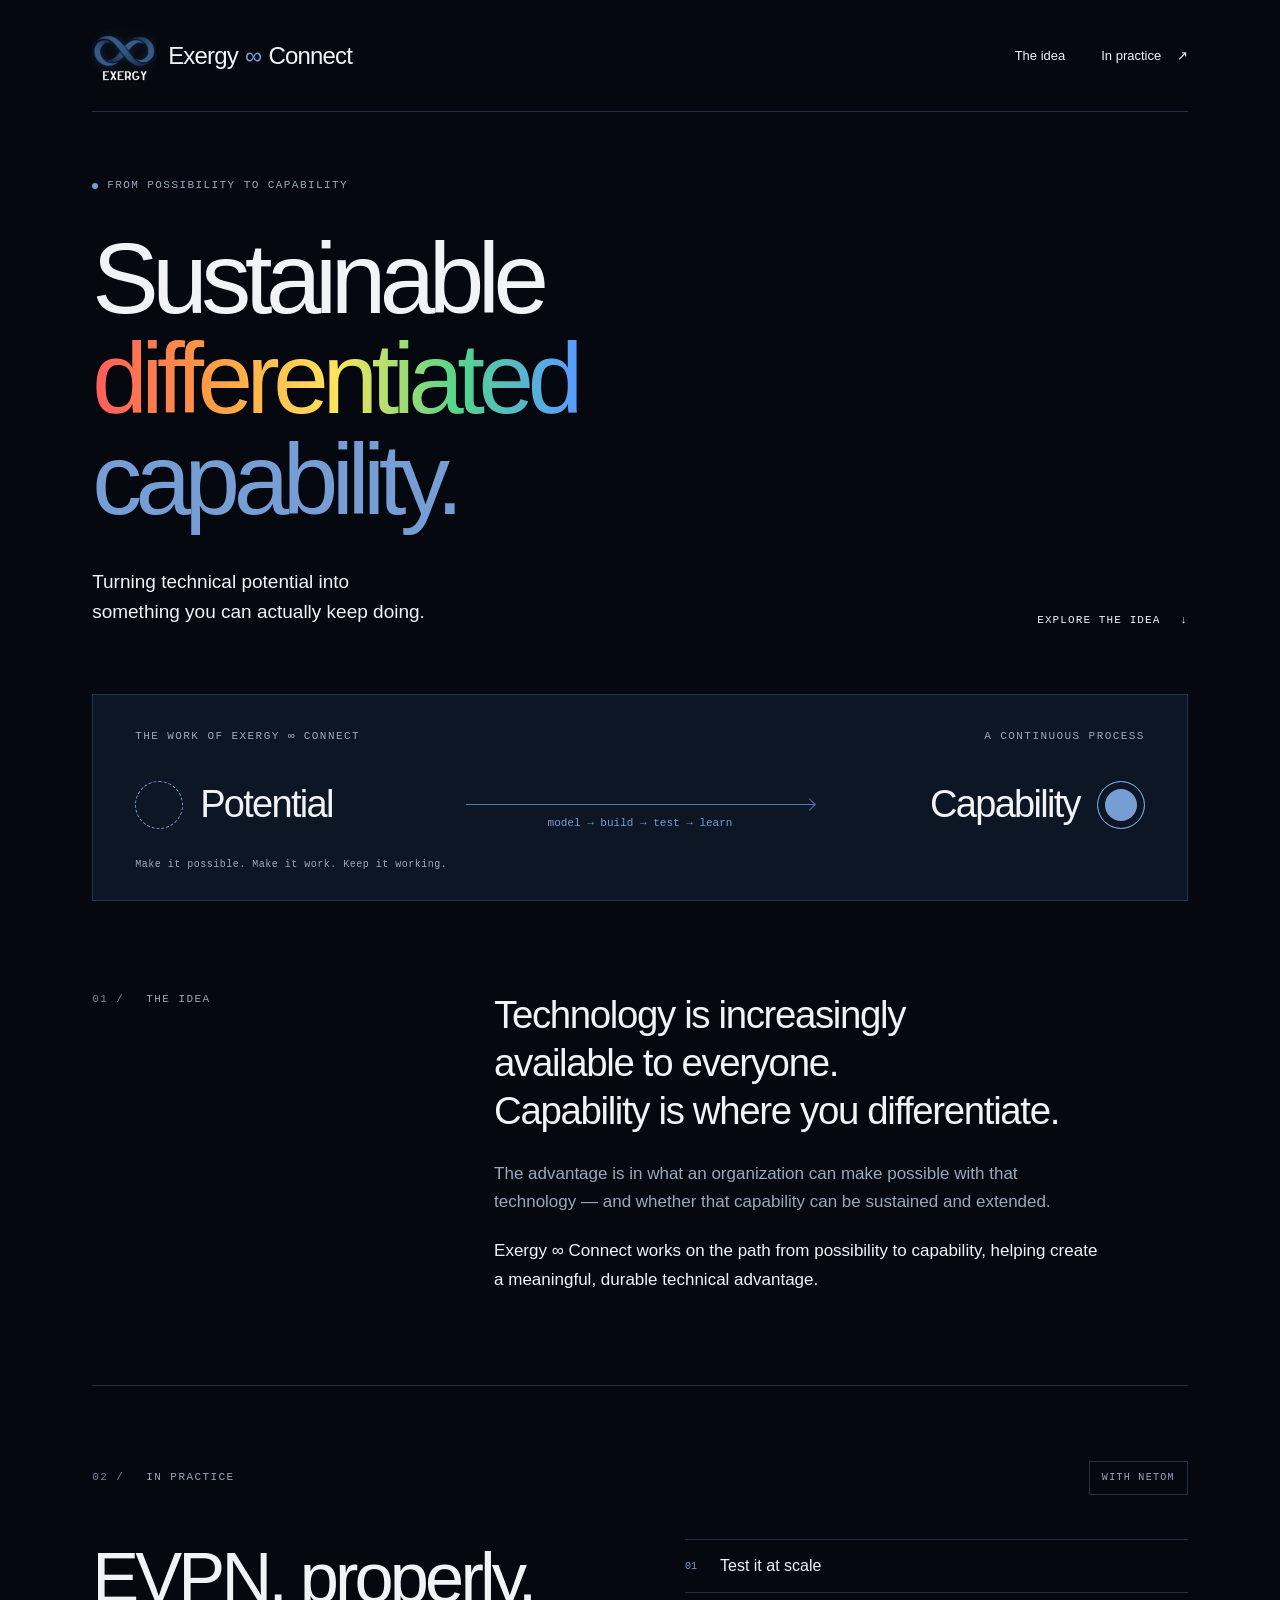
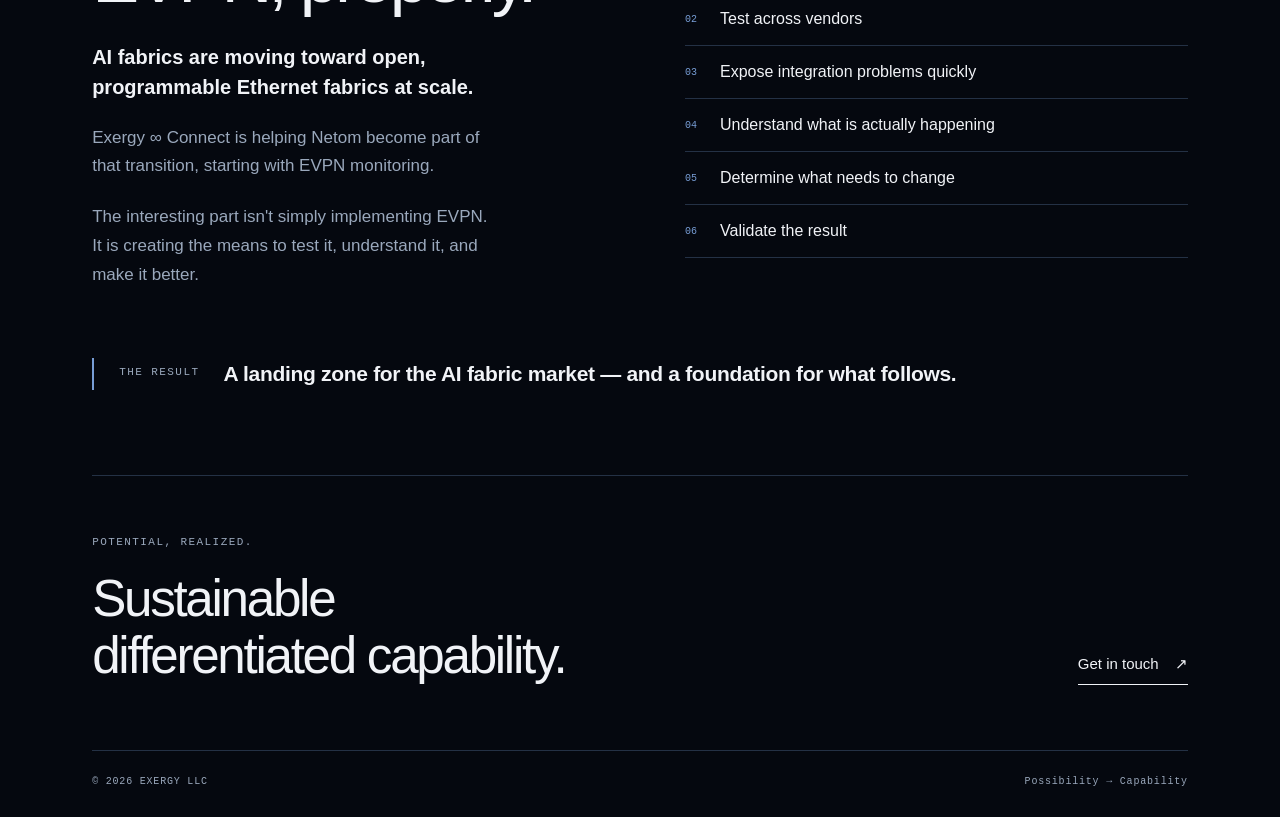
==== docs/index.html @ 0eab70b1 "Add rainbow colors to differentiated headline" ====
<!doctype html>
<html lang="en">
<head>
  <meta charset="utf-8">
  <meta name="viewport" content="width=device-width, initial-scale=1">
  <meta name="description" content="Exergy ∞ Connect helps create capabilities that give organizations a meaningful, durable technical advantage. Sustainable differentiated capability.">
  <meta name="theme-color" content="#05080f">
  <title>Exergy ∞ Connect — Sustainable differentiated capability</title>
  <style>
    :root{--paper:#05080f;--ink:#f1f3f7;--muted:#9aa8bc;--line:#243145;--accent:#779dd5;--light:#0d1625}
    *{box-sizing:border-box}html{scroll-behavior:smooth}body{margin:0;background:var(--paper);color:var(--ink);font-family:Arial,Helvetica,sans-serif;-webkit-font-smoothing:antialiased}a{color:inherit}::selection{background:#355b90;color:#fff}
    .wrap{max-width:1440px;margin:auto;padding:0 7.2%}header{height:112px;display:flex;justify-content:space-between;align-items:center;border-bottom:1px solid var(--line)}.brand{display:flex;align-items:center;text-decoration:none;font-size:24px;letter-spacing:-.035em;white-space:nowrap}.brand-logo{width:64px;height:64px;object-fit:contain;margin-right:12px;flex-shrink:0}.brand-symbol{color:var(--accent);margin:0 .3em}.nav{display:flex;gap:36px;font-size:13px}.nav a{text-decoration:none}.nav a:hover{color:var(--accent)}.arrow{display:inline-block;margin-left:12px}
    .eyebrow{font-family:'Courier New',monospace;font-size:11px;text-transform:uppercase;letter-spacing:.13em;line-height:1.6;color:var(--muted)}.status{display:flex;align-items:center;gap:9px}.dot{width:6px;height:6px;border-radius:50%;background:var(--accent)}
    .hero{padding:65px 0 68px;position:relative}.hero h1{font-size:clamp(58px,7.8vw,110px);line-height:1.01;letter-spacing:-.065em;font-weight:400;margin:34px 0 36px;max-width:1050px}.hero h1 span{color:var(--accent)}.hero-bottom{display:flex;justify-content:space-between;align-items:flex-end;gap:25px}.hero p{font-size:19px;line-height:1.55;max-width:340px;margin:0}.scroll{font-size:11px;letter-spacing:.1em;text-decoration:none;text-transform:uppercase;font-family:'Courier New',monospace}
    .process{position:relative;background:var(--light);border:1px solid #24364f;padding:33px 42px 30px;overflow:hidden}.process:before{content:'';position:absolute;inset:0;background-image:radial-gradient(#52729f 0.65px,transparent .65px);background-size:16px 16px;opacity:.35;pointer-events:none}.process-top,.process-flow,.process-bottom{position:relative}.process-top{display:flex;justify-content:space-between}.process-flow{display:grid;grid-template-columns:1fr 1.15fr 1fr;gap:28px;align-items:center;margin:35px 0 30px}.endpoint{display:flex;align-items:center;gap:17px;font-size:clamp(23px,3vw,38px);letter-spacing:-.045em}.endpoint:last-child{justify-content:flex-end}.orb{width:48px;height:48px;flex-shrink:0;border-radius:50%;border:1px dashed #779dd5}.orb.solid{border:1px solid var(--accent);background:var(--accent);box-shadow:inset 0 0 0 7px var(--light),inset 0 0 0 8px var(--accent)}.bridge{position:relative;height:1px;background:#527bb4}.bridge:after{position:absolute;content:'';right:0;top:-4px;width:8px;height:8px;border-top:1px solid #527bb4;border-right:1px solid #527bb4;transform:rotate(45deg)}.steps{position:absolute;left:0;right:0;top:13px;text-align:center;font-family:'Courier New',monospace;font-size:11px;color:var(--accent);white-space:nowrap}.process-bottom{font-family:'Courier New',monospace;font-size:10px;letter-spacing:.05em;color:var(--muted)}
    .idea{display:grid;grid-template-columns:1fr 2fr;gap:55px;padding:90px 0;border-bottom:1px solid var(--line)}.section-label{display:flex;gap:22px}.section-label .number{color:#74859e}.idea h2{font-size:clamp(27px,3vw,40px);font-weight:400;line-height:1.25;letter-spacing:-.035em;margin:0 0 25px;max-width:660px}.idea p{font-size:17px;line-height:1.7;color:var(--muted);max-width:610px;margin:0 0 20px}.idea p:last-child{color:var(--ink);margin-bottom:0}
    .example{padding:75px 0 85px}.example-heading{display:flex;justify-content:space-between;align-items:center}.netom{border:1px solid var(--line);padding:8px 12px;font-size:10px}.example-layout{display:grid;grid-template-columns:1fr 1fr;gap:90px;margin-top:44px}.example h2{font-size:clamp(50px,5.5vw,74px);font-weight:400;letter-spacing:-.055em;line-height:1.1;margin:0 0 25px}.example-copy p{font-size:17px;color:var(--muted);line-height:1.7;max-width:405px;margin:0 0 22px}.example-copy p.lead{color:var(--ink);font-size:20px;line-height:1.5}.capabilities{list-style:none;margin:0;padding:0}.capabilities li{border-bottom:1px solid var(--line);padding:17px 0;display:flex;gap:23px;align-items:center;font-size:16px}.capabilities li:first-child{border-top:1px solid var(--line)}.capabilities span{font-family:'Courier New',monospace;font-size:10px;color:var(--accent)}.result{margin-top:46px;display:flex;gap:24px;align-items:flex-start;border-left:2px solid var(--accent);padding:0 0 0 25px}.result p{font-size:21px;line-height:1.5;letter-spacing:-.015em;margin:0;max-width:830px}.result .eyebrow{flex-shrink:0;padding-top:6px}
    .closing{border-top:1px solid var(--line);padding:58px 0 65px;display:flex;justify-content:space-between;align-items:flex-end;gap:35px}.closing h2{font-size:clamp(32px,4vw,53px);font-weight:400;line-height:1.12;letter-spacing:-.045em;margin:19px 0 0}.contact{font-size:15px;text-decoration:none;border-bottom:1px solid var(--ink);padding:0 0 11px;white-space:nowrap}.contact:hover{color:var(--accent);border-color:var(--accent)}footer{border-top:1px solid var(--line);padding:25px 0 30px;display:flex;justify-content:space-between;font-family:'Courier New',monospace;font-size:10px;letter-spacing:.08em;color:var(--muted)}a:focus-visible{outline:2px solid var(--accent);outline-offset:6px}
    .hero h1 .rainbow{background:linear-gradient(to right,#ff5b5b 0%,#ff9d43 25%,#ffe45c 50%,#55d68b 75%,#599bff 100%);-webkit-background-clip:text;background-clip:text;color:transparent}
    @media(min-width:1600px){.wrap{padding:0 95px}}@media(max-width:760px){.wrap{padding:0 6%}header{height:85px}.brand{font-size:16px}.brand-logo{width:40px;height:40px;margin-right:8px}.nav{gap:20px;font-size:12px}.hero{padding:42px 0}.hero h1{font-size:clamp(49px,10vw,76px);margin:30px 0}.hero p{font-size:16px;max-width:270px}.scroll{display:none}.process{padding:23px 22px}.process-flow{grid-template-columns:1fr;gap:35px;margin:28px 0 37px}.endpoint{font-size:30px}.endpoint:last-child{justify-content:flex-end}.bridge{margin:0 15px}.orb{width:35px;height:35px}.steps{top:9px}.process-top .eyebrow:last-child{display:none}.idea{grid-template-columns:1fr;gap:28px;padding:55px 0}.idea h2{font-size:30px}.idea p{font-size:16px}.example{padding:50px 0}.example-layout{grid-template-columns:1fr;gap:24px;margin-top:30px}.example h2{font-size:54px}.example-copy p{max-width:none}.result{flex-direction:column;gap:12px;margin-top:33px}.result p{font-size:19px}.closing{padding:40px 0;align-items:flex-start;flex-direction:column}.closing h2{font-size:37px}footer{font-size:9px}.netom{font-size:9px}.section-label{gap:15px}}
    @media(prefers-reduced-motion:reduce){html{scroll-behavior:auto}}
  </style>
</head>
<body>
  <div class="wrap">
    <header>
      <a class="brand" href="#" aria-label="Exergy ∞ Connect home"><img class="brand-logo" src="images/exergy_connect_logo.png" alt="" width="100" height="100">Exergy <span class="brand-symbol" aria-hidden="true">∞</span> Connect</a>
      <nav class="nav" aria-label="Main navigation"><a href="#idea">The idea</a><a href="#example">In practice <span class="arrow" aria-hidden="true">↗</span></a></nav>
    </header>
    <main>
      <section class="hero" aria-labelledby="headline">
        <div class="eyebrow status"><span class="dot" aria-hidden="true"></span> From possibility to capability</div>
        <h1 id="headline">Sustainable<br><span class="rainbow">differentiated</span><br><span>capability.</span></h1>
        <div class="hero-bottom"><p>Turning technical potential into<br>something you can actually keep doing.</p><a class="scroll" href="#idea">Explore the idea <span class="arrow" aria-hidden="true">↓</span></a></div>
      </section>
      <div class="process" role="img" aria-label="Potential becomes capability through a repeated process: model, build, test, learn.">
        <div class="process-top"><span class="eyebrow">The work of Exergy ∞ Connect</span><span class="eyebrow">A continuous process</span></div>
        <div class="process-flow"><div class="endpoint"><span class="orb" aria-hidden="true"></span>Potential</div><div class="bridge"><span class="steps">model → build → test → learn</span></div><div class="endpoint">Capability<span class="orb solid" aria-hidden="true"></span></div></div>
        <div class="process-bottom">Make it possible. Make it work. Keep it working.</div>
      </div>
      <section class="idea" id="idea" aria-labelledby="idea-title">
        <div class="section-label eyebrow"><span class="number">01 /</span> The idea</div>
        <div><h2 id="idea-title">Technology is increasingly<br>available to everyone.<br>Capability is where you differentiate.</h2><p>The advantage is in what an organization can make possible with that technology — and whether that capability can be sustained and extended.</p><p>Exergy ∞ Connect works on the path from possibility to capability, helping create a meaningful, durable technical advantage.</p></div>
      </section>
      <section class="example" id="example" aria-labelledby="example-title">
        <div class="example-heading"><div class="section-label eyebrow"><span class="number">02 /</span> In practice</div><span class="eyebrow netom">With Netom</span></div>
        <div class="example-layout">
          <div class="example-copy"><h2 id="example-title">EVPN, properly.</h2><p class="lead"><strong>AI fabrics are moving toward open, programmable Ethernet fabrics at scale.</strong></p><p>Exergy ∞ Connect is helping Netom become part of that transition, starting with EVPN monitoring.</p><p>The interesting part isn't simply implementing EVPN. It is creating the means to test it, understand it, and make it better.</p></div>
          <ol class="capabilities"><li><span>01</span>Test it at scale</li><li><span>02</span>Test across vendors</li><li><span>03</span>Expose integration problems quickly</li><li><span>04</span>Understand what is actually happening</li><li><span>05</span>Determine what needs to change</li><li><span>06</span>Validate the result</li></ol>
        </div>
        <div class="result"><span class="eyebrow">The result</span><p><strong>A landing zone for the AI fabric market — and a foundation for what follows.</strong></p></div>
      </section>
      <section class="closing" aria-labelledby="closing-title"><div><div class="eyebrow">Potential, realized.</div><h2 id="closing-title">Sustainable<br>differentiated capability.</h2></div><a class="contact" href="mailto:exergy.connect@gmail.com">Get in touch <span class="arrow" aria-hidden="true">↗</span></a></section>
    </main>
    <footer><span>© 2026 EXERGY LLC</span><span>Possibility → Capability</span></footer>
  </div>
</body>
</html>
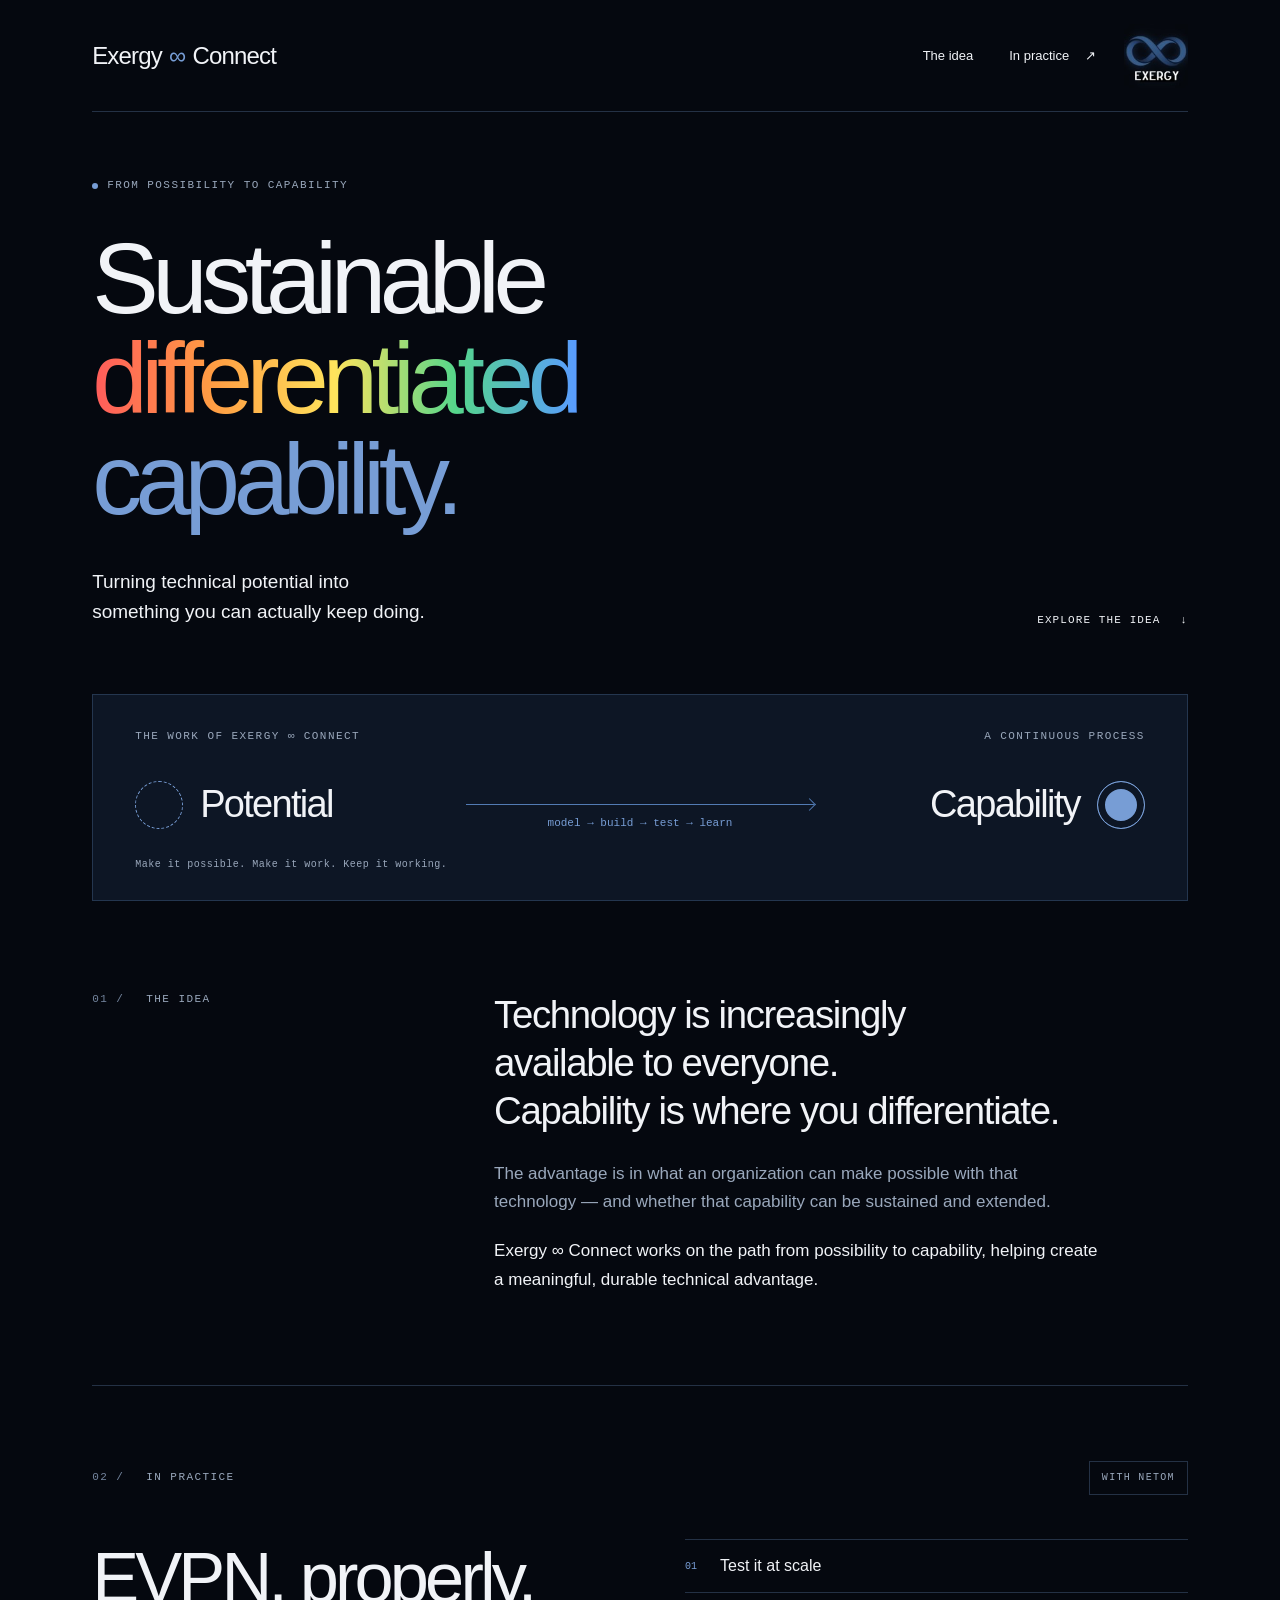
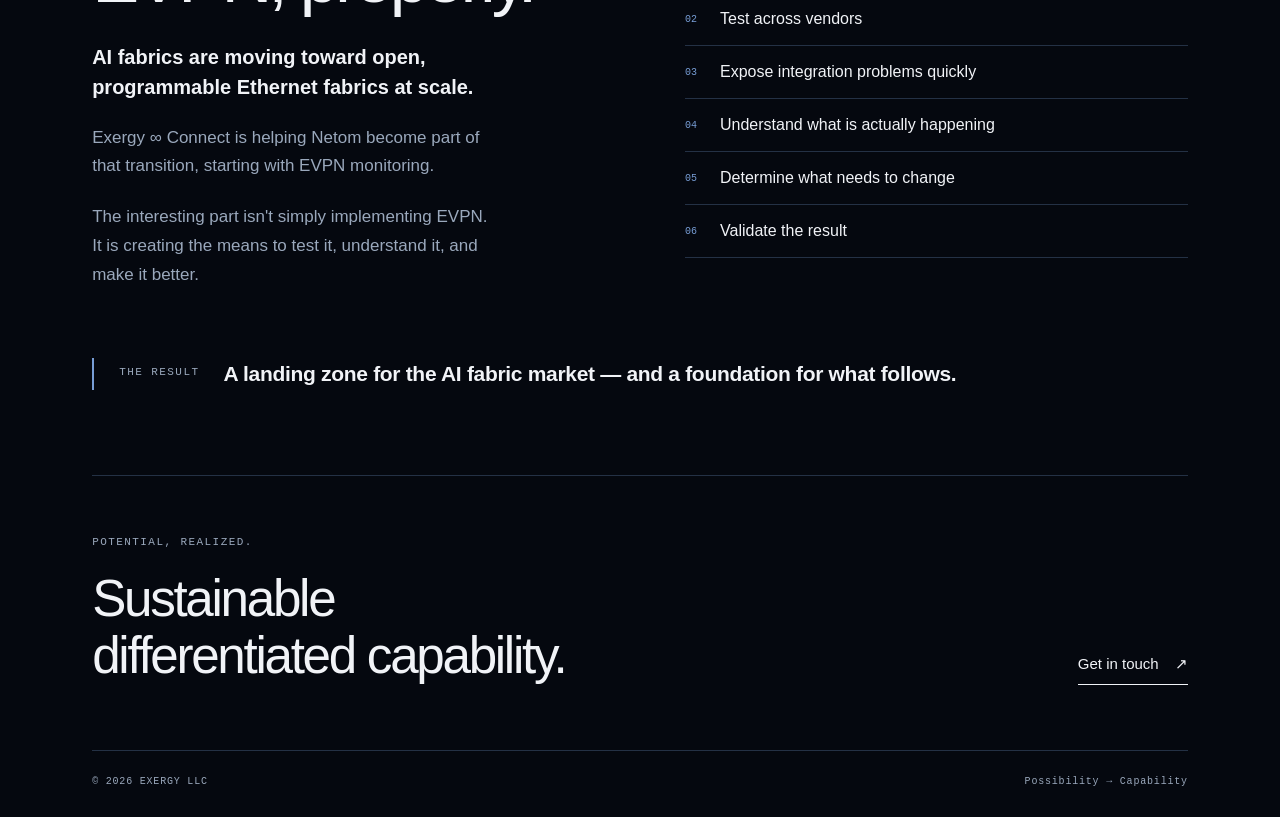
==== commit f5549c6c: "Move header logo to the right and adjust mobile layout" ====
--- a/docs/index.html
+++ b/docs/index.html
@@ -9,7 +9,7 @@
   <style>
     :root{--paper:#05080f;--ink:#f1f3f7;--muted:#9aa8bc;--line:#243145;--accent:#779dd5;--light:#0d1625}
     *{box-sizing:border-box}html{scroll-behavior:smooth}body{margin:0;background:var(--paper);color:var(--ink);font-family:Arial,Helvetica,sans-serif;-webkit-font-smoothing:antialiased}a{color:inherit}::selection{background:#355b90;color:#fff}
-    .wrap{max-width:1440px;margin:auto;padding:0 7.2%}header{height:112px;display:flex;justify-content:space-between;align-items:center;border-bottom:1px solid var(--line)}.brand{display:flex;align-items:center;text-decoration:none;font-size:24px;letter-spacing:-.035em;white-space:nowrap}.brand-logo{width:64px;height:64px;object-fit:contain;margin-right:12px;flex-shrink:0}.brand-symbol{color:var(--accent);margin:0 .3em}.nav{display:flex;gap:36px;font-size:13px}.nav a{text-decoration:none}.nav a:hover{color:var(--accent)}.arrow{display:inline-block;margin-left:12px}
+    .wrap{max-width:1440px;margin:auto;padding:0 7.2%}header{height:112px;display:grid;grid-template-columns:1fr auto auto;gap:28px;align-items:center;border-bottom:1px solid var(--line)}.brand{display:flex;align-items:center;text-decoration:none;font-size:24px;letter-spacing:-.035em;white-space:nowrap}.brand-logo{width:64px;height:64px;object-fit:contain;display:block;flex-shrink:0}.brand-symbol{color:var(--accent);margin:0 .3em}.nav{display:flex;gap:36px;font-size:13px}.nav a{text-decoration:none}.nav a:hover{color:var(--accent)}.arrow{display:inline-block;margin-left:12px}
     .eyebrow{font-family:'Courier New',monospace;font-size:11px;text-transform:uppercase;letter-spacing:.13em;line-height:1.6;color:var(--muted)}.status{display:flex;align-items:center;gap:9px}.dot{width:6px;height:6px;border-radius:50%;background:var(--accent)}
     .hero{padding:65px 0 68px;position:relative}.hero h1{font-size:clamp(58px,7.8vw,110px);line-height:1.01;letter-spacing:-.065em;font-weight:400;margin:34px 0 36px;max-width:1050px}.hero h1 span{color:var(--accent)}.hero-bottom{display:flex;justify-content:space-between;align-items:flex-end;gap:25px}.hero p{font-size:19px;line-height:1.55;max-width:340px;margin:0}.scroll{font-size:11px;letter-spacing:.1em;text-decoration:none;text-transform:uppercase;font-family:'Courier New',monospace}
     .process{position:relative;background:var(--light);border:1px solid #24364f;padding:33px 42px 30px;overflow:hidden}.process:before{content:'';position:absolute;inset:0;background-image:radial-gradient(#52729f 0.65px,transparent .65px);background-size:16px 16px;opacity:.35;pointer-events:none}.process-top,.process-flow,.process-bottom{position:relative}.process-top{display:flex;justify-content:space-between}.process-flow{display:grid;grid-template-columns:1fr 1.15fr 1fr;gap:28px;align-items:center;margin:35px 0 30px}.endpoint{display:flex;align-items:center;gap:17px;font-size:clamp(23px,3vw,38px);letter-spacing:-.045em}.endpoint:last-child{justify-content:flex-end}.orb{width:48px;height:48px;flex-shrink:0;border-radius:50%;border:1px dashed #779dd5}.orb.solid{border:1px solid var(--accent);background:var(--accent);box-shadow:inset 0 0 0 7px var(--light),inset 0 0 0 8px var(--accent)}.bridge{position:relative;height:1px;background:#527bb4}.bridge:after{position:absolute;content:'';right:0;top:-4px;width:8px;height:8px;border-top:1px solid #527bb4;border-right:1px solid #527bb4;transform:rotate(45deg)}.steps{position:absolute;left:0;right:0;top:13px;text-align:center;font-family:'Courier New',monospace;font-size:11px;color:var(--accent);white-space:nowrap}.process-bottom{font-family:'Courier New',monospace;font-size:10px;letter-spacing:.05em;color:var(--muted)}
@@ -17,15 +17,16 @@
     .example{padding:75px 0 85px}.example-heading{display:flex;justify-content:space-between;align-items:center}.netom{border:1px solid var(--line);padding:8px 12px;font-size:10px}.example-layout{display:grid;grid-template-columns:1fr 1fr;gap:90px;margin-top:44px}.example h2{font-size:clamp(50px,5.5vw,74px);font-weight:400;letter-spacing:-.055em;line-height:1.1;margin:0 0 25px}.example-copy p{font-size:17px;color:var(--muted);line-height:1.7;max-width:405px;margin:0 0 22px}.example-copy p.lead{color:var(--ink);font-size:20px;line-height:1.5}.capabilities{list-style:none;margin:0;padding:0}.capabilities li{border-bottom:1px solid var(--line);padding:17px 0;display:flex;gap:23px;align-items:center;font-size:16px}.capabilities li:first-child{border-top:1px solid var(--line)}.capabilities span{font-family:'Courier New',monospace;font-size:10px;color:var(--accent)}.result{margin-top:46px;display:flex;gap:24px;align-items:flex-start;border-left:2px solid var(--accent);padding:0 0 0 25px}.result p{font-size:21px;line-height:1.5;letter-spacing:-.015em;margin:0;max-width:830px}.result .eyebrow{flex-shrink:0;padding-top:6px}
     .closing{border-top:1px solid var(--line);padding:58px 0 65px;display:flex;justify-content:space-between;align-items:flex-end;gap:35px}.closing h2{font-size:clamp(32px,4vw,53px);font-weight:400;line-height:1.12;letter-spacing:-.045em;margin:19px 0 0}.contact{font-size:15px;text-decoration:none;border-bottom:1px solid var(--ink);padding:0 0 11px;white-space:nowrap}.contact:hover{color:var(--accent);border-color:var(--accent)}footer{border-top:1px solid var(--line);padding:25px 0 30px;display:flex;justify-content:space-between;font-family:'Courier New',monospace;font-size:10px;letter-spacing:.08em;color:var(--muted)}a:focus-visible{outline:2px solid var(--accent);outline-offset:6px}
     .hero h1 .rainbow{background:linear-gradient(to right,#ff5b5b 0%,#ff9d43 25%,#ffe45c 50%,#55d68b 75%,#599bff 100%);-webkit-background-clip:text;background-clip:text;color:transparent}
-    @media(min-width:1600px){.wrap{padding:0 95px}}@media(max-width:760px){.wrap{padding:0 6%}header{height:85px}.brand{font-size:16px}.brand-logo{width:40px;height:40px;margin-right:8px}.nav{gap:20px;font-size:12px}.hero{padding:42px 0}.hero h1{font-size:clamp(49px,10vw,76px);margin:30px 0}.hero p{font-size:16px;max-width:270px}.scroll{display:none}.process{padding:23px 22px}.process-flow{grid-template-columns:1fr;gap:35px;margin:28px 0 37px}.endpoint{font-size:30px}.endpoint:last-child{justify-content:flex-end}.bridge{margin:0 15px}.orb{width:35px;height:35px}.steps{top:9px}.process-top .eyebrow:last-child{display:none}.idea{grid-template-columns:1fr;gap:28px;padding:55px 0}.idea h2{font-size:30px}.idea p{font-size:16px}.example{padding:50px 0}.example-layout{grid-template-columns:1fr;gap:24px;margin-top:30px}.example h2{font-size:54px}.example-copy p{max-width:none}.result{flex-direction:column;gap:12px;margin-top:33px}.result p{font-size:19px}.closing{padding:40px 0;align-items:flex-start;flex-direction:column}.closing h2{font-size:37px}footer{font-size:9px}.netom{font-size:9px}.section-label{gap:15px}}
+    @media(min-width:1600px){.wrap{padding:0 95px}}@media(max-width:760px){.wrap{padding:0 6%}header{height:110px;grid-template-columns:1fr auto;gap:8px;padding:14px 0}.nav{grid-row:2;grid-column:1 / -1;justify-content:flex-end}.logo-link{grid-column:2;grid-row:1}.brand{font-size:16px}.brand-logo{width:40px;height:40px}.nav{gap:20px;font-size:12px}.hero{padding:42px 0}.hero h1{font-size:clamp(49px,10vw,76px);margin:30px 0}.hero p{font-size:16px;max-width:270px}.scroll{display:none}.process{padding:23px 22px}.process-flow{grid-template-columns:1fr;gap:35px;margin:28px 0 37px}.endpoint{font-size:30px}.endpoint:last-child{justify-content:flex-end}.bridge{margin:0 15px}.orb{width:35px;height:35px}.steps{top:9px}.process-top .eyebrow:last-child{display:none}.idea{grid-template-columns:1fr;gap:28px;padding:55px 0}.idea h2{font-size:30px}.idea p{font-size:16px}.example{padding:50px 0}.example-layout{grid-template-columns:1fr;gap:24px;margin-top:30px}.example h2{font-size:54px}.example-copy p{max-width:none}.result{flex-direction:column;gap:12px;margin-top:33px}.result p{font-size:19px}.closing{padding:40px 0;align-items:flex-start;flex-direction:column}.closing h2{font-size:37px}footer{font-size:9px}.netom{font-size:9px}.section-label{gap:15px}}
     @media(prefers-reduced-motion:reduce){html{scroll-behavior:auto}}
   </style>
 </head>
 <body>
   <div class="wrap">
     <header>
-      <a class="brand" href="#" aria-label="Exergy ∞ Connect home"><img class="brand-logo" src="images/exergy_connect_logo.png" alt="" width="100" height="100">Exergy <span class="brand-symbol" aria-hidden="true">∞</span> Connect</a>
+      <a class="brand" href="#" aria-label="Exergy ∞ Connect home">Exergy <span class="brand-symbol" aria-hidden="true">∞</span> Connect</a>
       <nav class="nav" aria-label="Main navigation"><a href="#idea">The idea</a><a href="#example">In practice <span class="arrow" aria-hidden="true">↗</span></a></nav>
+      <a class="logo-link" href="#" aria-label="Exergy ∞ Connect home"><img class="brand-logo" src="images/exergy_connect_logo.png" alt="" width="100" height="100"></a>
     </header>
     <main>
       <section class="hero" aria-labelledby="headline">
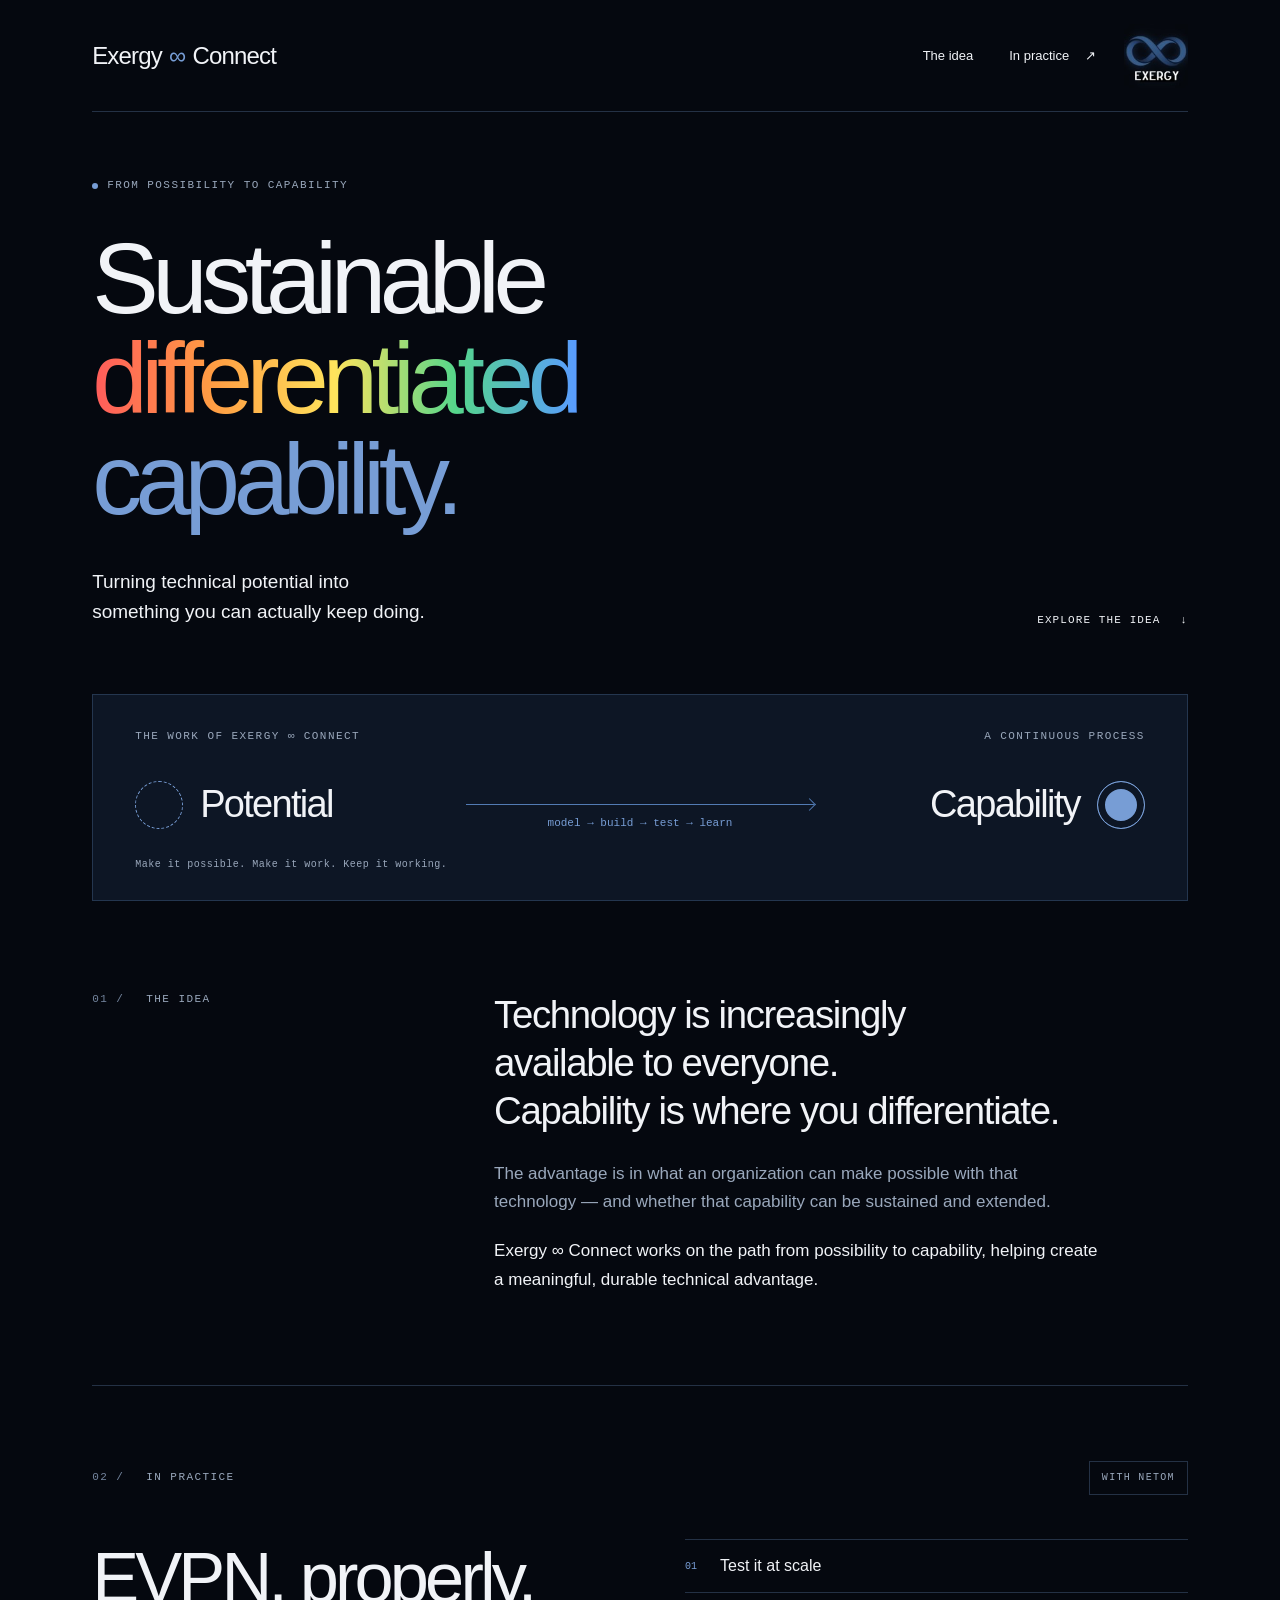
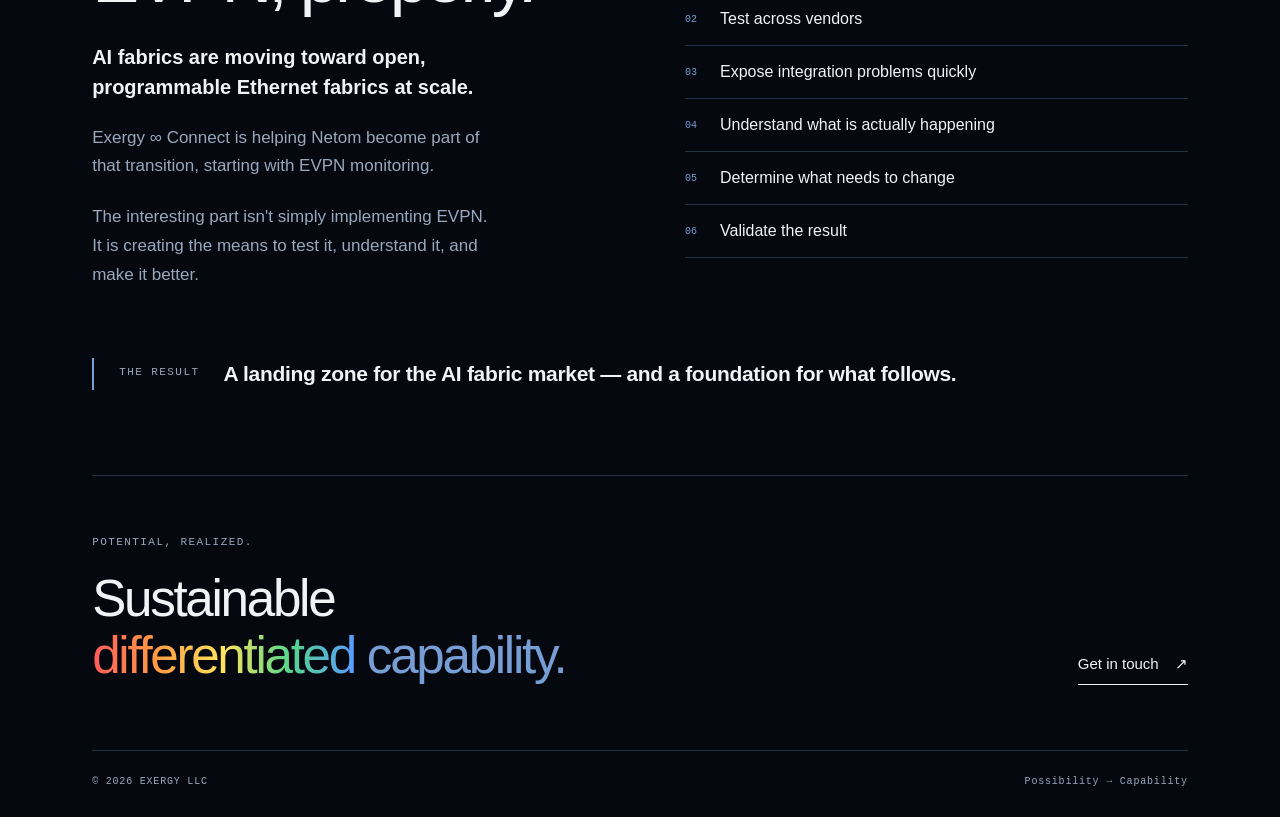
==== commit 30ab2c4b: "Match closing section colors to hero headline" ====
--- a/docs/index.html
+++ b/docs/index.html
@@ -16,7 +16,8 @@
     .idea{display:grid;grid-template-columns:1fr 2fr;gap:55px;padding:90px 0;border-bottom:1px solid var(--line)}.section-label{display:flex;gap:22px}.section-label .number{color:#74859e}.idea h2{font-size:clamp(27px,3vw,40px);font-weight:400;line-height:1.25;letter-spacing:-.035em;margin:0 0 25px;max-width:660px}.idea p{font-size:17px;line-height:1.7;color:var(--muted);max-width:610px;margin:0 0 20px}.idea p:last-child{color:var(--ink);margin-bottom:0}
     .example{padding:75px 0 85px}.example-heading{display:flex;justify-content:space-between;align-items:center}.netom{border:1px solid var(--line);padding:8px 12px;font-size:10px}.example-layout{display:grid;grid-template-columns:1fr 1fr;gap:90px;margin-top:44px}.example h2{font-size:clamp(50px,5.5vw,74px);font-weight:400;letter-spacing:-.055em;line-height:1.1;margin:0 0 25px}.example-copy p{font-size:17px;color:var(--muted);line-height:1.7;max-width:405px;margin:0 0 22px}.example-copy p.lead{color:var(--ink);font-size:20px;line-height:1.5}.capabilities{list-style:none;margin:0;padding:0}.capabilities li{border-bottom:1px solid var(--line);padding:17px 0;display:flex;gap:23px;align-items:center;font-size:16px}.capabilities li:first-child{border-top:1px solid var(--line)}.capabilities span{font-family:'Courier New',monospace;font-size:10px;color:var(--accent)}.result{margin-top:46px;display:flex;gap:24px;align-items:flex-start;border-left:2px solid var(--accent);padding:0 0 0 25px}.result p{font-size:21px;line-height:1.5;letter-spacing:-.015em;margin:0;max-width:830px}.result .eyebrow{flex-shrink:0;padding-top:6px}
     .closing{border-top:1px solid var(--line);padding:58px 0 65px;display:flex;justify-content:space-between;align-items:flex-end;gap:35px}.closing h2{font-size:clamp(32px,4vw,53px);font-weight:400;line-height:1.12;letter-spacing:-.045em;margin:19px 0 0}.contact{font-size:15px;text-decoration:none;border-bottom:1px solid var(--ink);padding:0 0 11px;white-space:nowrap}.contact:hover{color:var(--accent);border-color:var(--accent)}footer{border-top:1px solid var(--line);padding:25px 0 30px;display:flex;justify-content:space-between;font-family:'Courier New',monospace;font-size:10px;letter-spacing:.08em;color:var(--muted)}a:focus-visible{outline:2px solid var(--accent);outline-offset:6px}
-    .hero h1 .rainbow{background:linear-gradient(to right,#ff5b5b 0%,#ff9d43 25%,#ffe45c 50%,#55d68b 75%,#599bff 100%);-webkit-background-clip:text;background-clip:text;color:transparent}
+    .closing h2 .accent{color:var(--accent)}
+    .hero h1 .rainbow,.closing h2 .rainbow{background:linear-gradient(to right,#ff5b5b 0%,#ff9d43 25%,#ffe45c 50%,#55d68b 75%,#599bff 100%);-webkit-background-clip:text;background-clip:text;color:transparent}
     @media(min-width:1600px){.wrap{padding:0 95px}}@media(max-width:760px){.wrap{padding:0 6%}header{height:110px;grid-template-columns:1fr auto;gap:8px;padding:14px 0}.nav{grid-row:2;grid-column:1 / -1;justify-content:flex-end}.logo-link{grid-column:2;grid-row:1}.brand{font-size:16px}.brand-logo{width:40px;height:40px}.nav{gap:20px;font-size:12px}.hero{padding:42px 0}.hero h1{font-size:clamp(49px,10vw,76px);margin:30px 0}.hero p{font-size:16px;max-width:270px}.scroll{display:none}.process{padding:23px 22px}.process-flow{grid-template-columns:1fr;gap:35px;margin:28px 0 37px}.endpoint{font-size:30px}.endpoint:last-child{justify-content:flex-end}.bridge{margin:0 15px}.orb{width:35px;height:35px}.steps{top:9px}.process-top .eyebrow:last-child{display:none}.idea{grid-template-columns:1fr;gap:28px;padding:55px 0}.idea h2{font-size:30px}.idea p{font-size:16px}.example{padding:50px 0}.example-layout{grid-template-columns:1fr;gap:24px;margin-top:30px}.example h2{font-size:54px}.example-copy p{max-width:none}.result{flex-direction:column;gap:12px;margin-top:33px}.result p{font-size:19px}.closing{padding:40px 0;align-items:flex-start;flex-direction:column}.closing h2{font-size:37px}footer{font-size:9px}.netom{font-size:9px}.section-label{gap:15px}}
     @media(prefers-reduced-motion:reduce){html{scroll-behavior:auto}}
   </style>
@@ -51,7 +52,7 @@
         </div>
         <div class="result"><span class="eyebrow">The result</span><p><strong>A landing zone for the AI fabric market — and a foundation for what follows.</strong></p></div>
       </section>
-      <section class="closing" aria-labelledby="closing-title"><div><div class="eyebrow">Potential, realized.</div><h2 id="closing-title">Sustainable<br>differentiated capability.</h2></div><a class="contact" href="mailto:exergy.connect@gmail.com">Get in touch <span class="arrow" aria-hidden="true">↗</span></a></section>
+      <section class="closing" aria-labelledby="closing-title"><div><div class="eyebrow">Potential, realized.</div><h2 id="closing-title">Sustainable<br><span class="rainbow">differentiated</span> <span class="accent">capability.</span></h2></div><a class="contact" href="mailto:exergy.connect@gmail.com">Get in touch <span class="arrow" aria-hidden="true">↗</span></a></section>
     </main>
     <footer><span>© 2026 EXERGY LLC</span><span>Possibility → Capability</span></footer>
   </div>
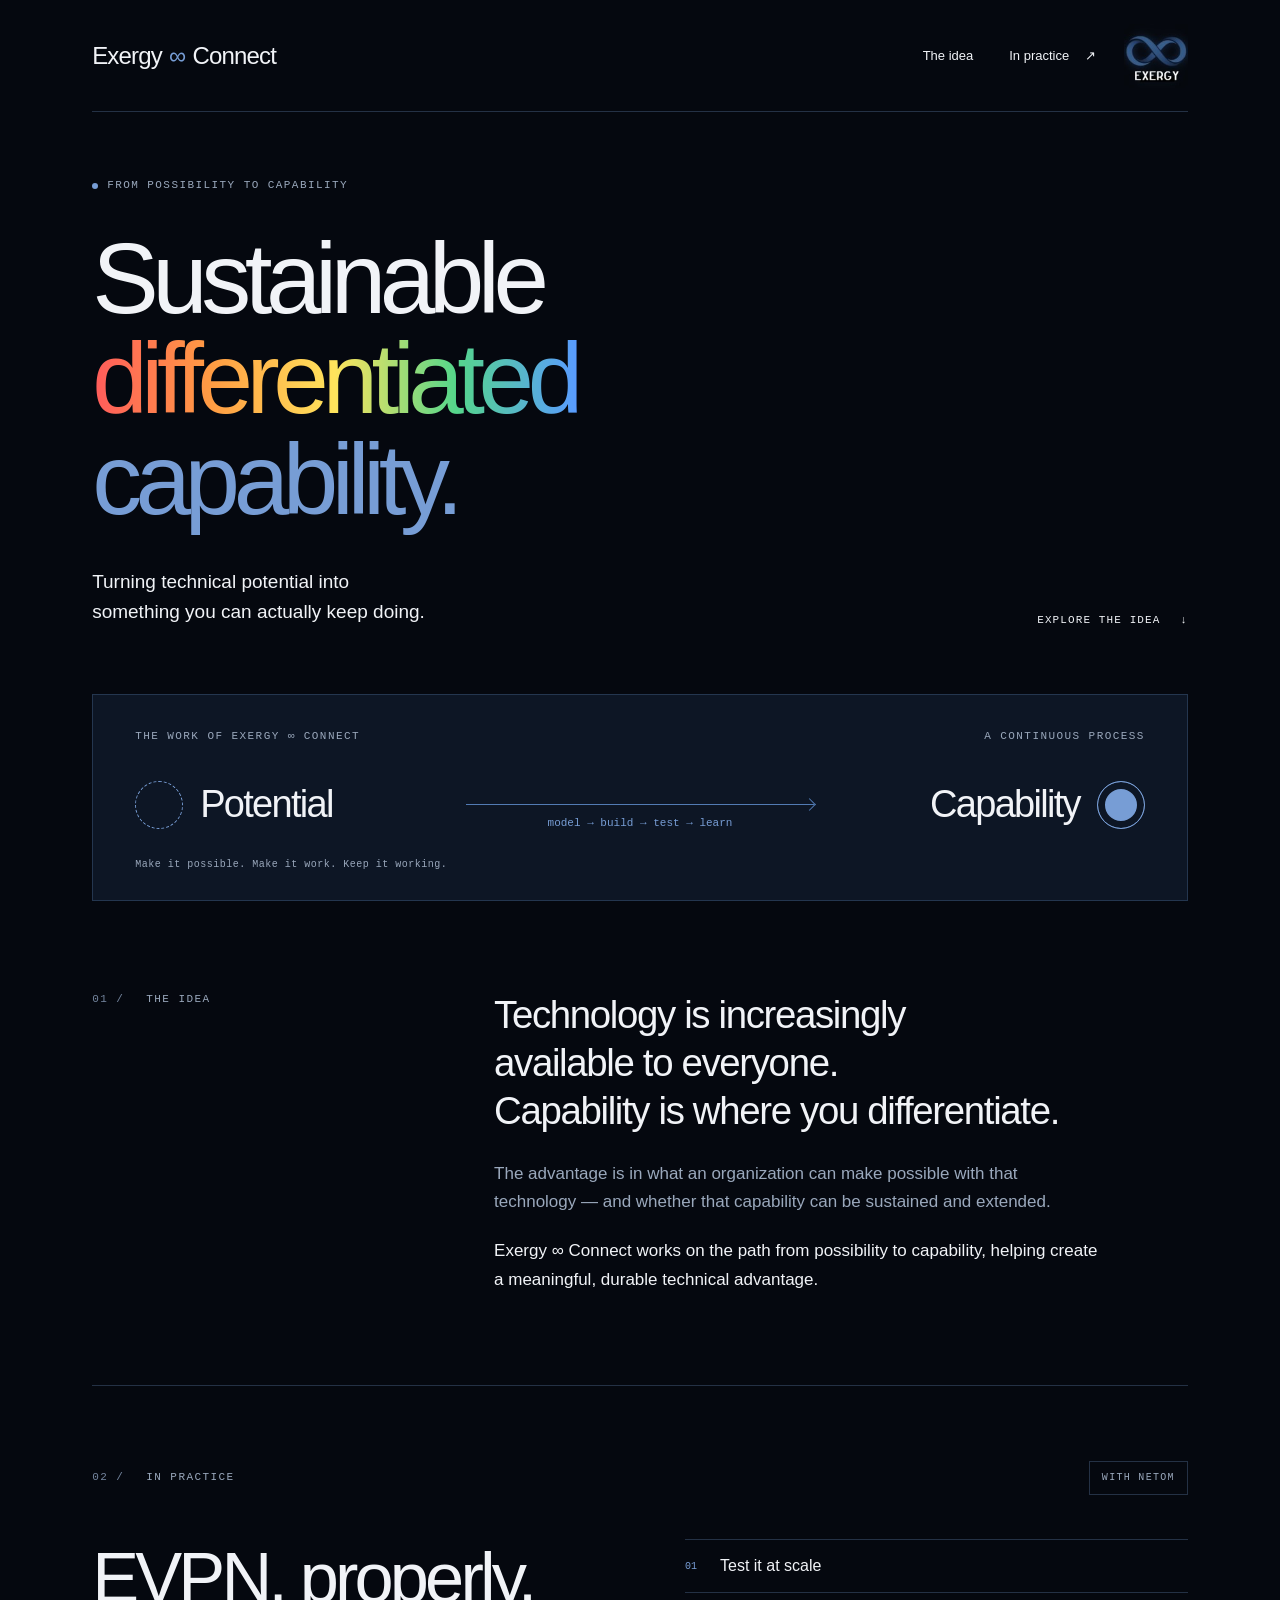
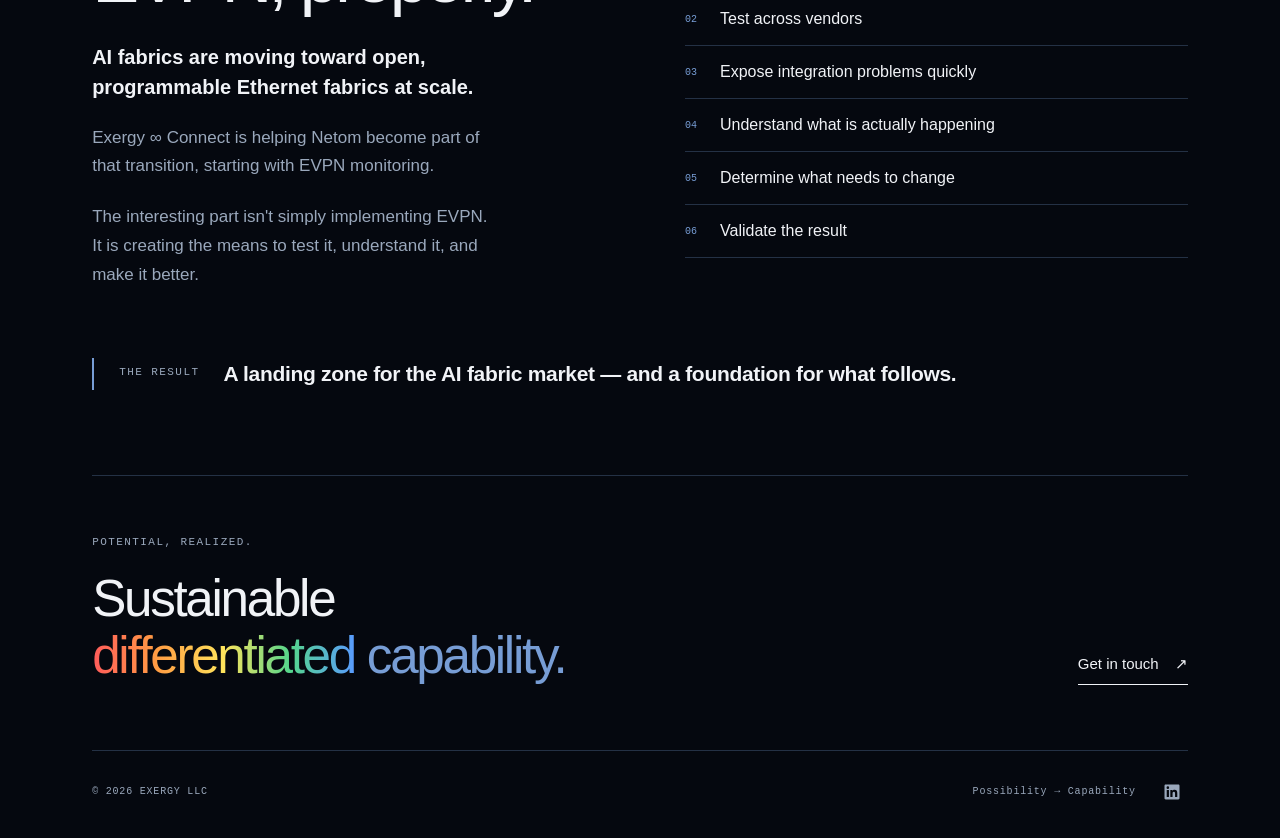
==== commit 1d5aea4b: "Add LinkedIn company link to footer" ====
--- a/docs/index.html
+++ b/docs/index.html
@@ -17,9 +17,12 @@
     .example{padding:75px 0 85px}.example-heading{display:flex;justify-content:space-between;align-items:center}.netom{border:1px solid var(--line);padding:8px 12px;font-size:10px}.example-layout{display:grid;grid-template-columns:1fr 1fr;gap:90px;margin-top:44px}.example h2{font-size:clamp(50px,5.5vw,74px);font-weight:400;letter-spacing:-.055em;line-height:1.1;margin:0 0 25px}.example-copy p{font-size:17px;color:var(--muted);line-height:1.7;max-width:405px;margin:0 0 22px}.example-copy p.lead{color:var(--ink);font-size:20px;line-height:1.5}.capabilities{list-style:none;margin:0;padding:0}.capabilities li{border-bottom:1px solid var(--line);padding:17px 0;display:flex;gap:23px;align-items:center;font-size:16px}.capabilities li:first-child{border-top:1px solid var(--line)}.capabilities span{font-family:'Courier New',monospace;font-size:10px;color:var(--accent)}.result{margin-top:46px;display:flex;gap:24px;align-items:flex-start;border-left:2px solid var(--accent);padding:0 0 0 25px}.result p{font-size:21px;line-height:1.5;letter-spacing:-.015em;margin:0;max-width:830px}.result .eyebrow{flex-shrink:0;padding-top:6px}
     .closing{border-top:1px solid var(--line);padding:58px 0 65px;display:flex;justify-content:space-between;align-items:flex-end;gap:35px}.closing h2{font-size:clamp(32px,4vw,53px);font-weight:400;line-height:1.12;letter-spacing:-.045em;margin:19px 0 0}.contact{font-size:15px;text-decoration:none;border-bottom:1px solid var(--ink);padding:0 0 11px;white-space:nowrap}.contact:hover{color:var(--accent);border-color:var(--accent)}footer{border-top:1px solid var(--line);padding:25px 0 30px;display:flex;justify-content:space-between;font-family:'Courier New',monospace;font-size:10px;letter-spacing:.08em;color:var(--muted)}a:focus-visible{outline:2px solid var(--accent);outline-offset:6px}
     .closing h2 .accent{color:var(--accent)}
+    footer{align-items:center;gap:16px}.footer-links{display:flex;align-items:center;gap:20px}.linkedin-link{display:inline-flex;align-items:center;justify-content:center;width:32px;height:32px;color:var(--muted);border-radius:3px}.linkedin-link:hover{color:var(--accent)}.linkedin-link svg{display:block;width:18px;height:18px}
     .hero h1 .rainbow,.closing h2 .rainbow{background:linear-gradient(to right,#ff5b5b 0%,#ff9d43 25%,#ffe45c 50%,#55d68b 75%,#599bff 100%);-webkit-background-clip:text;background-clip:text;color:transparent}
+    .closing h2 .rainbow.color-cycle{animation:color-cycle 2.4s linear 1}
+    @keyframes color-cycle{from{filter:hue-rotate(0deg)}to{filter:hue-rotate(360deg)}}
     @media(min-width:1600px){.wrap{padding:0 95px}}@media(max-width:760px){.wrap{padding:0 6%}header{height:110px;grid-template-columns:1fr auto;gap:8px;padding:14px 0}.nav{grid-row:2;grid-column:1 / -1;justify-content:flex-end}.logo-link{grid-column:2;grid-row:1}.brand{font-size:16px}.brand-logo{width:40px;height:40px}.nav{gap:20px;font-size:12px}.hero{padding:42px 0}.hero h1{font-size:clamp(49px,10vw,76px);margin:30px 0}.hero p{font-size:16px;max-width:270px}.scroll{display:none}.process{padding:23px 22px}.process-flow{grid-template-columns:1fr;gap:35px;margin:28px 0 37px}.endpoint{font-size:30px}.endpoint:last-child{justify-content:flex-end}.bridge{margin:0 15px}.orb{width:35px;height:35px}.steps{top:9px}.process-top .eyebrow:last-child{display:none}.idea{grid-template-columns:1fr;gap:28px;padding:55px 0}.idea h2{font-size:30px}.idea p{font-size:16px}.example{padding:50px 0}.example-layout{grid-template-columns:1fr;gap:24px;margin-top:30px}.example h2{font-size:54px}.example-copy p{max-width:none}.result{flex-direction:column;gap:12px;margin-top:33px}.result p{font-size:19px}.closing{padding:40px 0;align-items:flex-start;flex-direction:column}.closing h2{font-size:37px}footer{font-size:9px}.netom{font-size:9px}.section-label{gap:15px}}
-    @media(prefers-reduced-motion:reduce){html{scroll-behavior:auto}}
+    @media(prefers-reduced-motion:reduce){html{scroll-behavior:auto}.closing h2 .rainbow.color-cycle{animation:none}}
   </style>
 </head>
 <body>
@@ -54,7 +57,19 @@
       </section>
       <section class="closing" aria-labelledby="closing-title"><div><div class="eyebrow">Potential, realized.</div><h2 id="closing-title">Sustainable<br><span class="rainbow">differentiated</span> <span class="accent">capability.</span></h2></div><a class="contact" href="mailto:exergy.connect@gmail.com">Get in touch <span class="arrow" aria-hidden="true">↗</span></a></section>
     </main>
-    <footer><span>© 2026 EXERGY LLC</span><span>Possibility → Capability</span></footer>
+    <footer><span>© 2026 EXERGY LLC</span><div class="footer-links"><span>Possibility → Capability</span><a class="linkedin-link" href="https://www.linkedin.com/company/exergy-connect" aria-label="Exergy Connect on LinkedIn" title="Exergy Connect on LinkedIn"><svg xmlns="http://www.w3.org/2000/svg" viewBox="0 0 24 24" fill="currentColor" aria-hidden="true" focusable="false"><path d="M20.447 2H3.553C2.695 2 2 2.677 2 3.512v16.976C2 21.323 2.695 22 3.553 22h16.894C21.305 22 22 21.323 22 20.488V3.512C22 2.677 21.305 2 20.447 2zM7.93 18.75H4.964V9.204H7.93v9.546zM6.447 7.899a1.72 1.72 0 1 1 0-3.44 1.72 1.72 0 0 1 0 3.44zM19.036 18.75H16.07v-4.643c0-1.107-.02-2.531-1.542-2.531-1.543 0-1.779 1.205-1.779 2.451v4.723H9.783V9.204h2.847v1.305h.04c.396-.75 1.364-1.542 2.807-1.542 3.004 0 3.559 1.977 3.559 4.548v5.235z"/></svg></a></div></footer>
   </div>
+  <script>
+    const closingWord = document.querySelector('.closing .rainbow');
+    if (closingWord && 'IntersectionObserver' in window && !window.matchMedia('(prefers-reduced-motion: reduce)').matches) {
+      const observer = new IntersectionObserver((entries) => {
+        if (entries.some((entry) => entry.isIntersecting && entry.intersectionRatio >= 0.75)) {
+          closingWord.classList.add('color-cycle');
+          observer.disconnect();
+        }
+      }, { threshold: 0.75 });
+      observer.observe(closingWord);
+    }
+  </script>
 </body>
 </html>
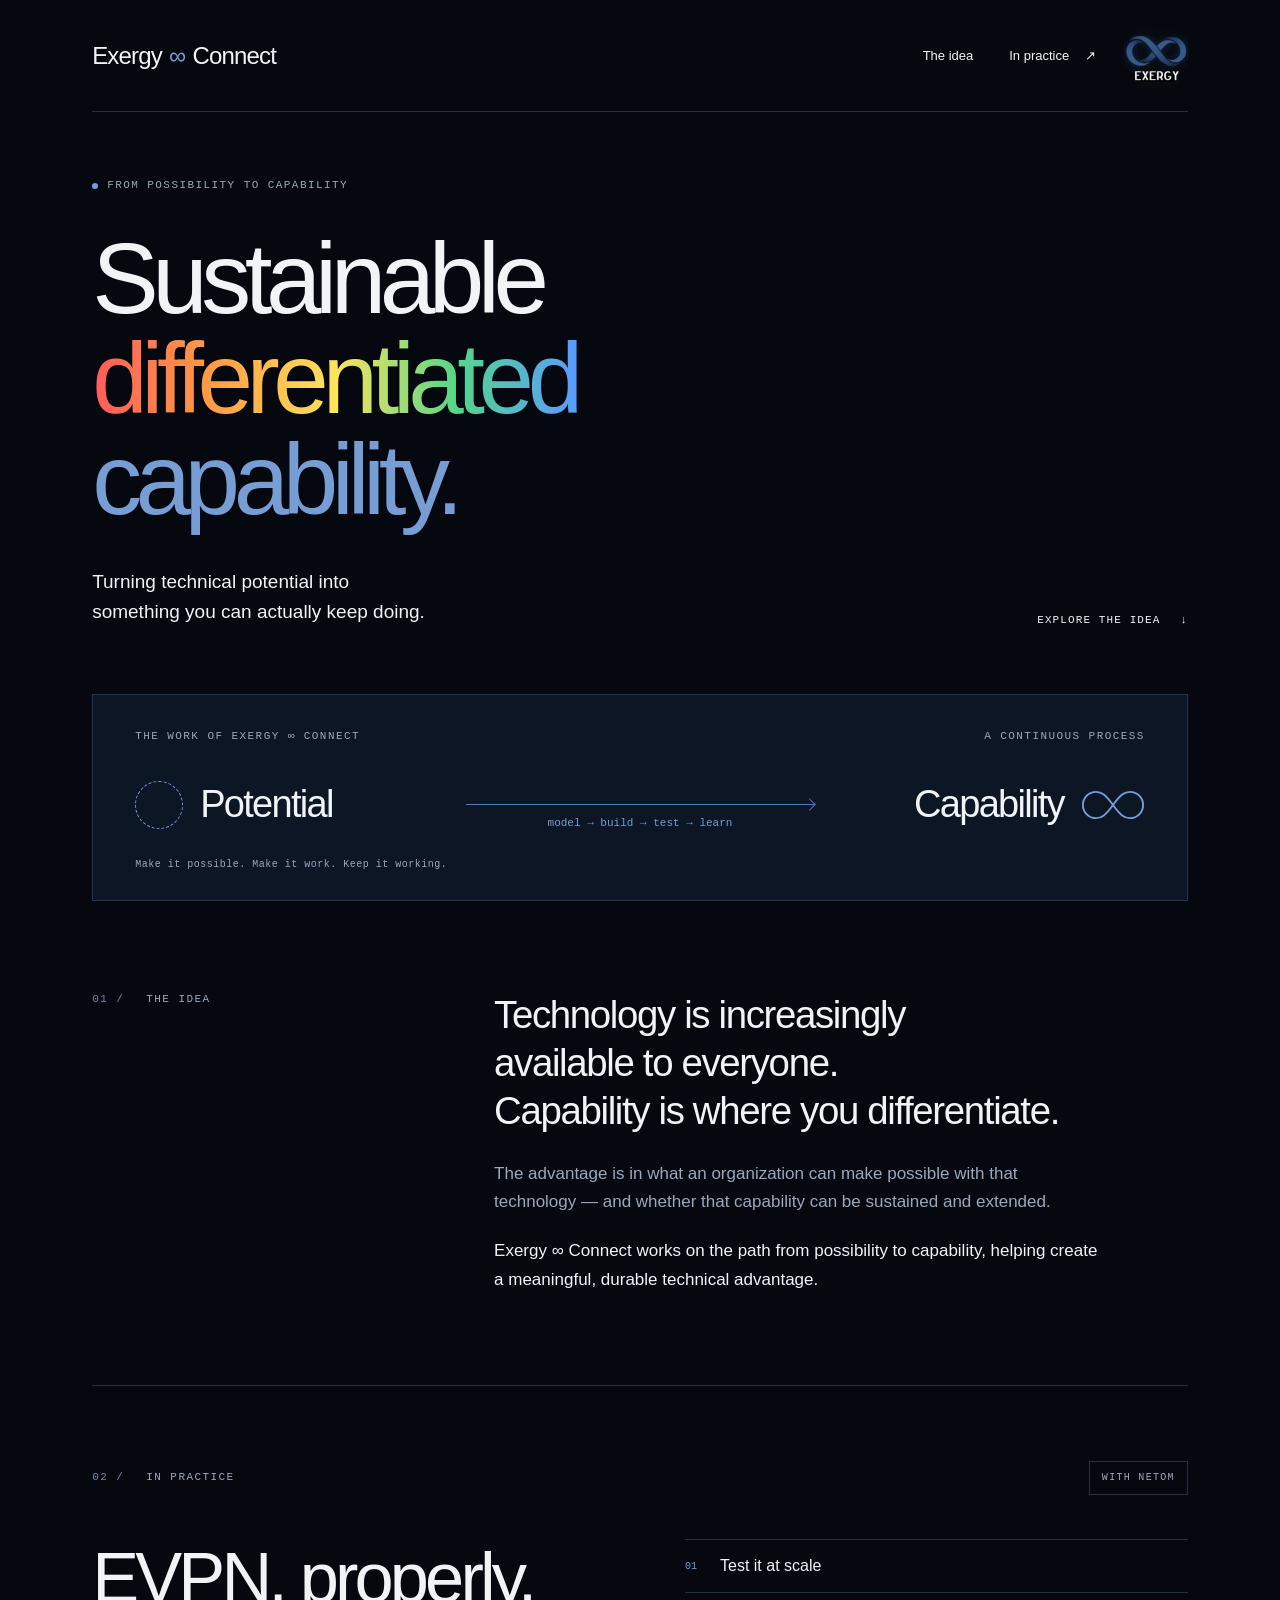
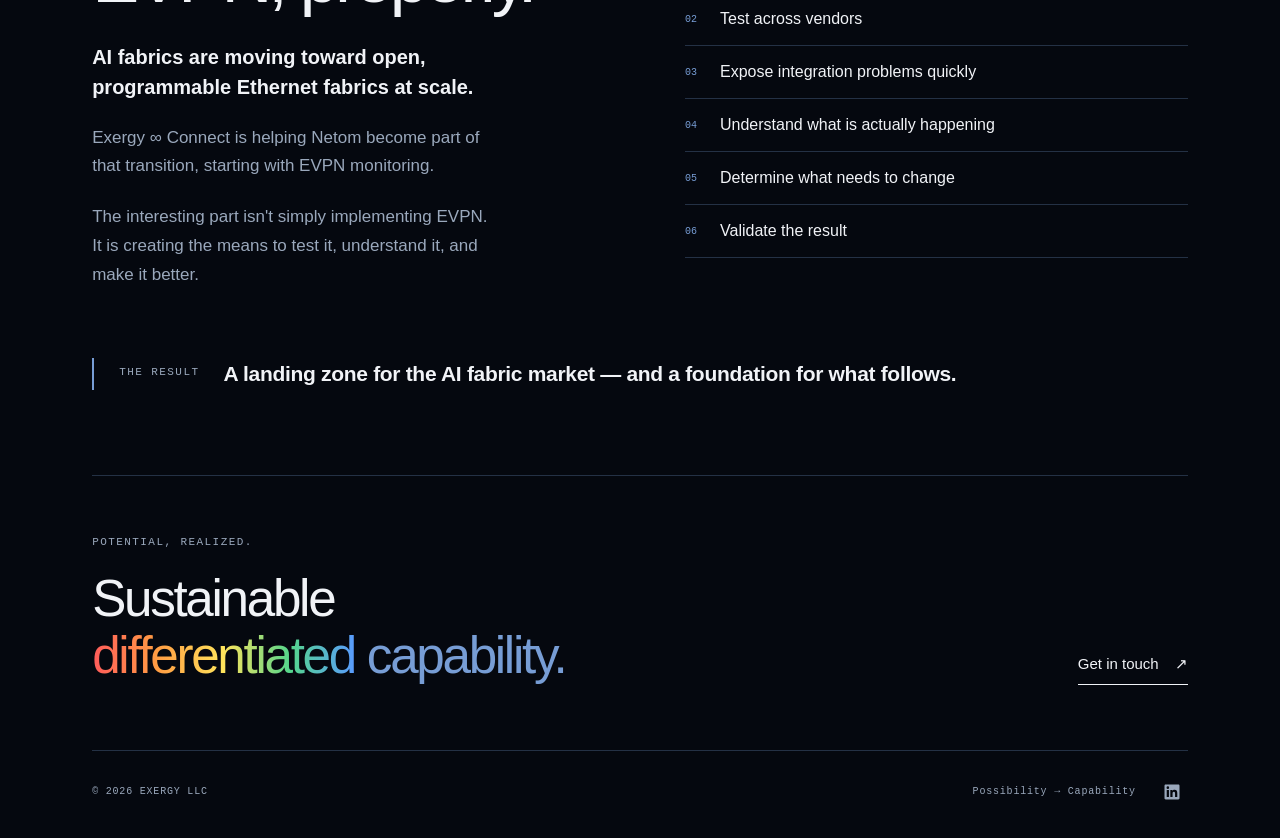
==== commit 8dc5a303: "Replace capability illustration with infinity loop" ====
--- a/docs/index.html
+++ b/docs/index.html
@@ -12,7 +12,7 @@
     .wrap{max-width:1440px;margin:auto;padding:0 7.2%}header{height:112px;display:grid;grid-template-columns:1fr auto auto;gap:28px;align-items:center;border-bottom:1px solid var(--line)}.brand{display:flex;align-items:center;text-decoration:none;font-size:24px;letter-spacing:-.035em;white-space:nowrap}.brand-logo{width:64px;height:64px;object-fit:contain;display:block;flex-shrink:0}.brand-symbol{color:var(--accent);margin:0 .3em}.nav{display:flex;gap:36px;font-size:13px}.nav a{text-decoration:none}.nav a:hover{color:var(--accent)}.arrow{display:inline-block;margin-left:12px}
     .eyebrow{font-family:'Courier New',monospace;font-size:11px;text-transform:uppercase;letter-spacing:.13em;line-height:1.6;color:var(--muted)}.status{display:flex;align-items:center;gap:9px}.dot{width:6px;height:6px;border-radius:50%;background:var(--accent)}
     .hero{padding:65px 0 68px;position:relative}.hero h1{font-size:clamp(58px,7.8vw,110px);line-height:1.01;letter-spacing:-.065em;font-weight:400;margin:34px 0 36px;max-width:1050px}.hero h1 span{color:var(--accent)}.hero-bottom{display:flex;justify-content:space-between;align-items:flex-end;gap:25px}.hero p{font-size:19px;line-height:1.55;max-width:340px;margin:0}.scroll{font-size:11px;letter-spacing:.1em;text-decoration:none;text-transform:uppercase;font-family:'Courier New',monospace}
-    .process{position:relative;background:var(--light);border:1px solid #24364f;padding:33px 42px 30px;overflow:hidden}.process:before{content:'';position:absolute;inset:0;background-image:radial-gradient(#52729f 0.65px,transparent .65px);background-size:16px 16px;opacity:.35;pointer-events:none}.process-top,.process-flow,.process-bottom{position:relative}.process-top{display:flex;justify-content:space-between}.process-flow{display:grid;grid-template-columns:1fr 1.15fr 1fr;gap:28px;align-items:center;margin:35px 0 30px}.endpoint{display:flex;align-items:center;gap:17px;font-size:clamp(23px,3vw,38px);letter-spacing:-.045em}.endpoint:last-child{justify-content:flex-end}.orb{width:48px;height:48px;flex-shrink:0;border-radius:50%;border:1px dashed #779dd5}.orb.solid{border:1px solid var(--accent);background:var(--accent);box-shadow:inset 0 0 0 7px var(--light),inset 0 0 0 8px var(--accent)}.bridge{position:relative;height:1px;background:#527bb4}.bridge:after{position:absolute;content:'';right:0;top:-4px;width:8px;height:8px;border-top:1px solid #527bb4;border-right:1px solid #527bb4;transform:rotate(45deg)}.steps{position:absolute;left:0;right:0;top:13px;text-align:center;font-family:'Courier New',monospace;font-size:11px;color:var(--accent);white-space:nowrap}.process-bottom{font-family:'Courier New',monospace;font-size:10px;letter-spacing:.05em;color:var(--muted)}
+    .process{position:relative;background:var(--light);border:1px solid #24364f;padding:33px 42px 30px;overflow:hidden}.process:before{content:'';position:absolute;inset:0;background-image:radial-gradient(#52729f 0.65px,transparent .65px);background-size:16px 16px;opacity:.35;pointer-events:none}.process-top,.process-flow,.process-bottom{position:relative}.process-top{display:flex;justify-content:space-between}.process-flow{display:grid;grid-template-columns:1fr 1.15fr 1fr;gap:28px;align-items:center;margin:35px 0 30px}.endpoint{display:flex;align-items:center;gap:17px;font-size:clamp(23px,3vw,38px);letter-spacing:-.045em}.endpoint:last-child{justify-content:flex-end}.orb{width:48px;height:48px;flex-shrink:0;border-radius:50%;border:1px dashed #779dd5}.infinity-loop{width:64px;height:48px;flex-shrink:0;fill:none;stroke:var(--accent);stroke-width:2;stroke-linecap:round;stroke-linejoin:round}.bridge{position:relative;height:1px;background:#527bb4}.bridge:after{position:absolute;content:'';right:0;top:-4px;width:8px;height:8px;border-top:1px solid #527bb4;border-right:1px solid #527bb4;transform:rotate(45deg)}.steps{position:absolute;left:0;right:0;top:13px;text-align:center;font-family:'Courier New',monospace;font-size:11px;color:var(--accent);white-space:nowrap}.process-bottom{font-family:'Courier New',monospace;font-size:10px;letter-spacing:.05em;color:var(--muted)}
     .idea{display:grid;grid-template-columns:1fr 2fr;gap:55px;padding:90px 0;border-bottom:1px solid var(--line)}.section-label{display:flex;gap:22px}.section-label .number{color:#74859e}.idea h2{font-size:clamp(27px,3vw,40px);font-weight:400;line-height:1.25;letter-spacing:-.035em;margin:0 0 25px;max-width:660px}.idea p{font-size:17px;line-height:1.7;color:var(--muted);max-width:610px;margin:0 0 20px}.idea p:last-child{color:var(--ink);margin-bottom:0}
     .example{padding:75px 0 85px}.example-heading{display:flex;justify-content:space-between;align-items:center}.netom{border:1px solid var(--line);padding:8px 12px;font-size:10px}.example-layout{display:grid;grid-template-columns:1fr 1fr;gap:90px;margin-top:44px}.example h2{font-size:clamp(50px,5.5vw,74px);font-weight:400;letter-spacing:-.055em;line-height:1.1;margin:0 0 25px}.example-copy p{font-size:17px;color:var(--muted);line-height:1.7;max-width:405px;margin:0 0 22px}.example-copy p.lead{color:var(--ink);font-size:20px;line-height:1.5}.capabilities{list-style:none;margin:0;padding:0}.capabilities li{border-bottom:1px solid var(--line);padding:17px 0;display:flex;gap:23px;align-items:center;font-size:16px}.capabilities li:first-child{border-top:1px solid var(--line)}.capabilities span{font-family:'Courier New',monospace;font-size:10px;color:var(--accent)}.result{margin-top:46px;display:flex;gap:24px;align-items:flex-start;border-left:2px solid var(--accent);padding:0 0 0 25px}.result p{font-size:21px;line-height:1.5;letter-spacing:-.015em;margin:0;max-width:830px}.result .eyebrow{flex-shrink:0;padding-top:6px}
     .closing{border-top:1px solid var(--line);padding:58px 0 65px;display:flex;justify-content:space-between;align-items:flex-end;gap:35px}.closing h2{font-size:clamp(32px,4vw,53px);font-weight:400;line-height:1.12;letter-spacing:-.045em;margin:19px 0 0}.contact{font-size:15px;text-decoration:none;border-bottom:1px solid var(--ink);padding:0 0 11px;white-space:nowrap}.contact:hover{color:var(--accent);border-color:var(--accent)}footer{border-top:1px solid var(--line);padding:25px 0 30px;display:flex;justify-content:space-between;font-family:'Courier New',monospace;font-size:10px;letter-spacing:.08em;color:var(--muted)}a:focus-visible{outline:2px solid var(--accent);outline-offset:6px}
@@ -21,7 +21,7 @@
     .hero h1 .rainbow,.closing h2 .rainbow{background:linear-gradient(to right,#ff5b5b 0%,#ff9d43 25%,#ffe45c 50%,#55d68b 75%,#599bff 100%);-webkit-background-clip:text;background-clip:text;color:transparent}
     .closing h2 .rainbow.color-cycle{animation:color-cycle 2.4s linear 1}
     @keyframes color-cycle{from{filter:hue-rotate(0deg)}to{filter:hue-rotate(360deg)}}
-    @media(min-width:1600px){.wrap{padding:0 95px}}@media(max-width:760px){.wrap{padding:0 6%}header{height:110px;grid-template-columns:1fr auto;gap:8px;padding:14px 0}.nav{grid-row:2;grid-column:1 / -1;justify-content:flex-end}.logo-link{grid-column:2;grid-row:1}.brand{font-size:16px}.brand-logo{width:40px;height:40px}.nav{gap:20px;font-size:12px}.hero{padding:42px 0}.hero h1{font-size:clamp(49px,10vw,76px);margin:30px 0}.hero p{font-size:16px;max-width:270px}.scroll{display:none}.process{padding:23px 22px}.process-flow{grid-template-columns:1fr;gap:35px;margin:28px 0 37px}.endpoint{font-size:30px}.endpoint:last-child{justify-content:flex-end}.bridge{margin:0 15px}.orb{width:35px;height:35px}.steps{top:9px}.process-top .eyebrow:last-child{display:none}.idea{grid-template-columns:1fr;gap:28px;padding:55px 0}.idea h2{font-size:30px}.idea p{font-size:16px}.example{padding:50px 0}.example-layout{grid-template-columns:1fr;gap:24px;margin-top:30px}.example h2{font-size:54px}.example-copy p{max-width:none}.result{flex-direction:column;gap:12px;margin-top:33px}.result p{font-size:19px}.closing{padding:40px 0;align-items:flex-start;flex-direction:column}.closing h2{font-size:37px}footer{font-size:9px}.netom{font-size:9px}.section-label{gap:15px}}
+    @media(min-width:1600px){.wrap{padding:0 95px}}@media(max-width:760px){.wrap{padding:0 6%}header{height:110px;grid-template-columns:1fr auto;gap:8px;padding:14px 0}.nav{grid-row:2;grid-column:1 / -1;justify-content:flex-end}.logo-link{grid-column:2;grid-row:1}.brand{font-size:16px}.brand-logo{width:40px;height:40px}.nav{gap:20px;font-size:12px}.hero{padding:42px 0}.hero h1{font-size:clamp(49px,10vw,76px);margin:30px 0}.hero p{font-size:16px;max-width:270px}.scroll{display:none}.process{padding:23px 22px}.process-flow{grid-template-columns:1fr;gap:35px;margin:28px 0 37px}.endpoint{font-size:30px}.endpoint:last-child{justify-content:flex-end}.bridge{margin:0 15px}.orb{width:35px;height:35px}.infinity-loop{width:47px;height:35px}.steps{top:9px}.process-top .eyebrow:last-child{display:none}.idea{grid-template-columns:1fr;gap:28px;padding:55px 0}.idea h2{font-size:30px}.idea p{font-size:16px}.example{padding:50px 0}.example-layout{grid-template-columns:1fr;gap:24px;margin-top:30px}.example h2{font-size:54px}.example-copy p{max-width:none}.result{flex-direction:column;gap:12px;margin-top:33px}.result p{font-size:19px}.closing{padding:40px 0;align-items:flex-start;flex-direction:column}.closing h2{font-size:37px}footer{font-size:9px}.netom{font-size:9px}.section-label{gap:15px}}
     @media(prefers-reduced-motion:reduce){html{scroll-behavior:auto}.closing h2 .rainbow.color-cycle{animation:none}}
   </style>
 </head>
@@ -40,7 +40,7 @@
       </section>
       <div class="process" role="img" aria-label="Potential becomes capability through a repeated process: model, build, test, learn.">
         <div class="process-top"><span class="eyebrow">The work of Exergy ∞ Connect</span><span class="eyebrow">A continuous process</span></div>
-        <div class="process-flow"><div class="endpoint"><span class="orb" aria-hidden="true"></span>Potential</div><div class="bridge"><span class="steps">model → build → test → learn</span></div><div class="endpoint">Capability<span class="orb solid" aria-hidden="true"></span></div></div>
+        <div class="process-flow"><div class="endpoint"><span class="orb" aria-hidden="true"></span>Potential</div><div class="bridge"><span class="steps">model → build → test → learn</span></div><div class="endpoint">Capability<svg class="infinity-loop" viewBox="-2 0 68 48" aria-hidden="true" focusable="false"><path d="M32 24C24 13 20 10 14 10a14 14 0 0 0 0 28c6 0 10-3 18-14s12-14 18-14a14 14 0 0 1 0 28c-6 0-10-3-18-14Z"/></svg></div></div>
         <div class="process-bottom">Make it possible. Make it work. Keep it working.</div>
       </div>
       <section class="idea" id="idea" aria-labelledby="idea-title">
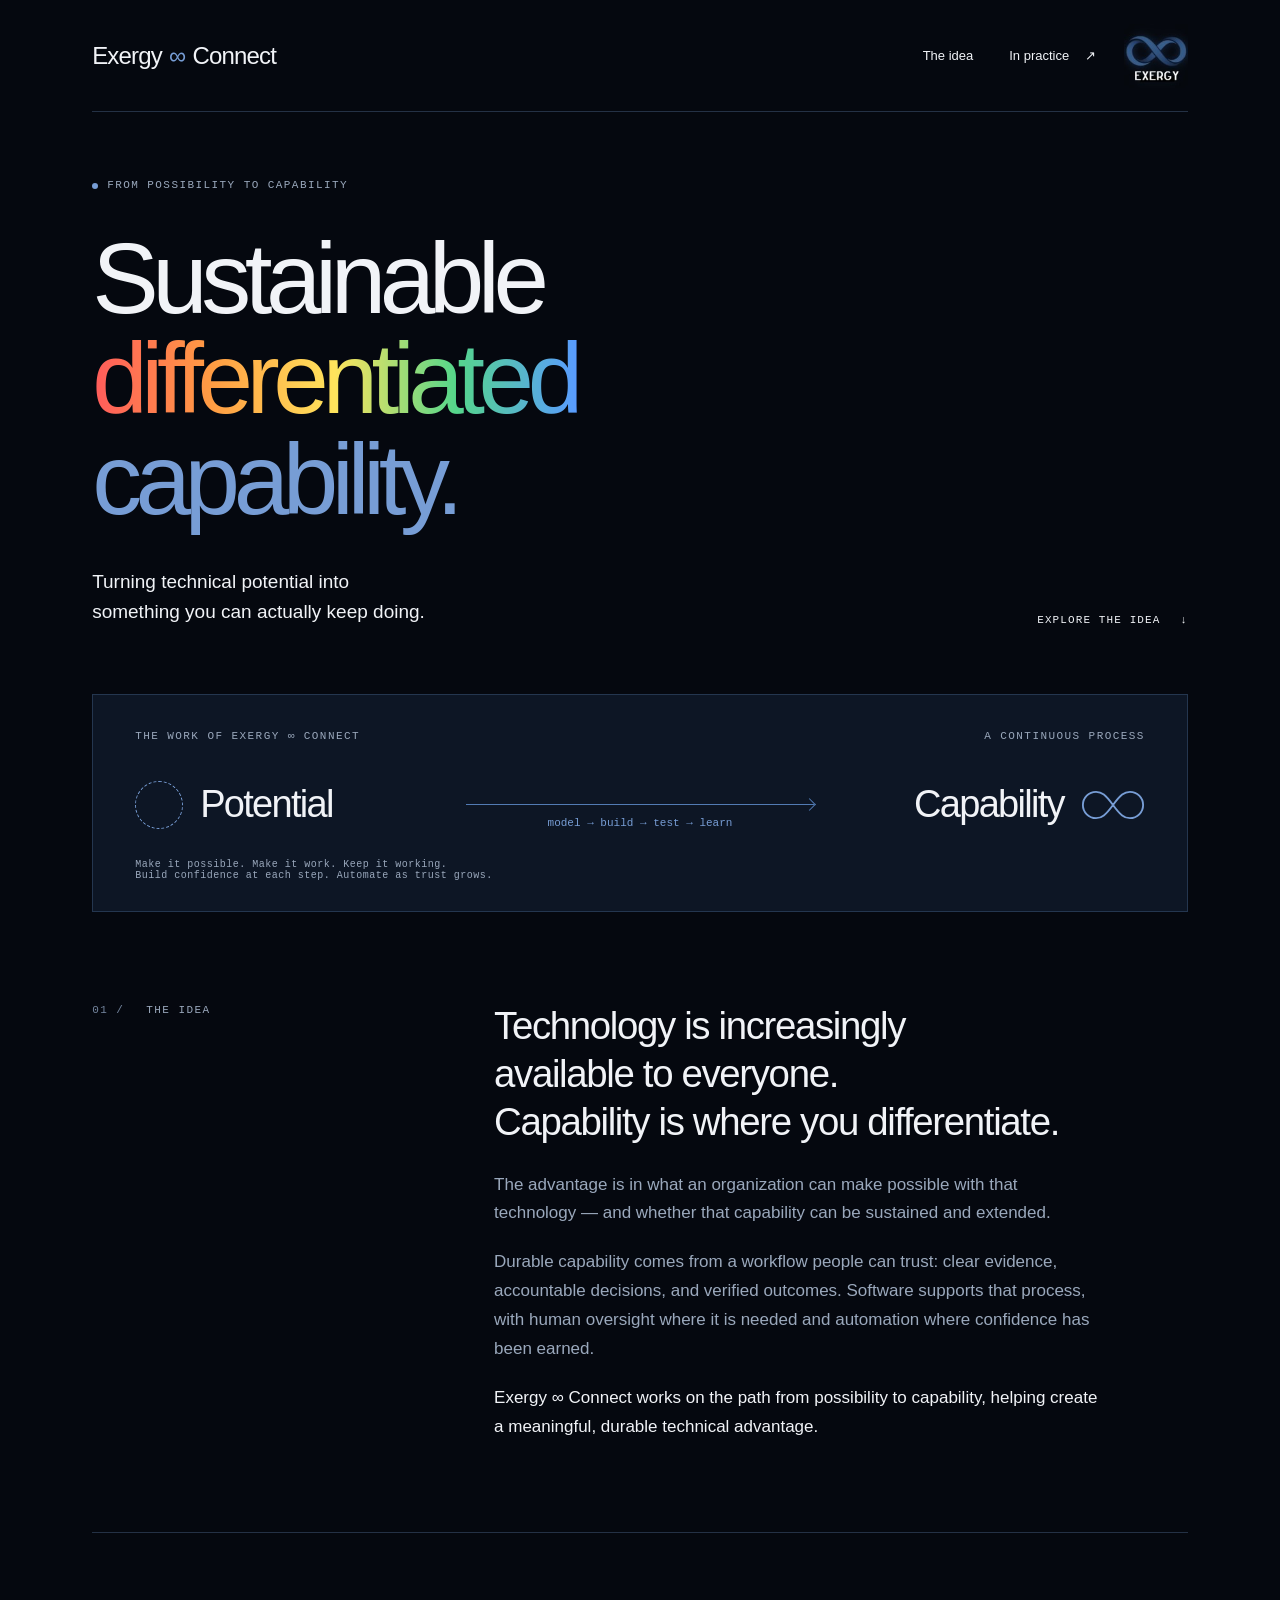
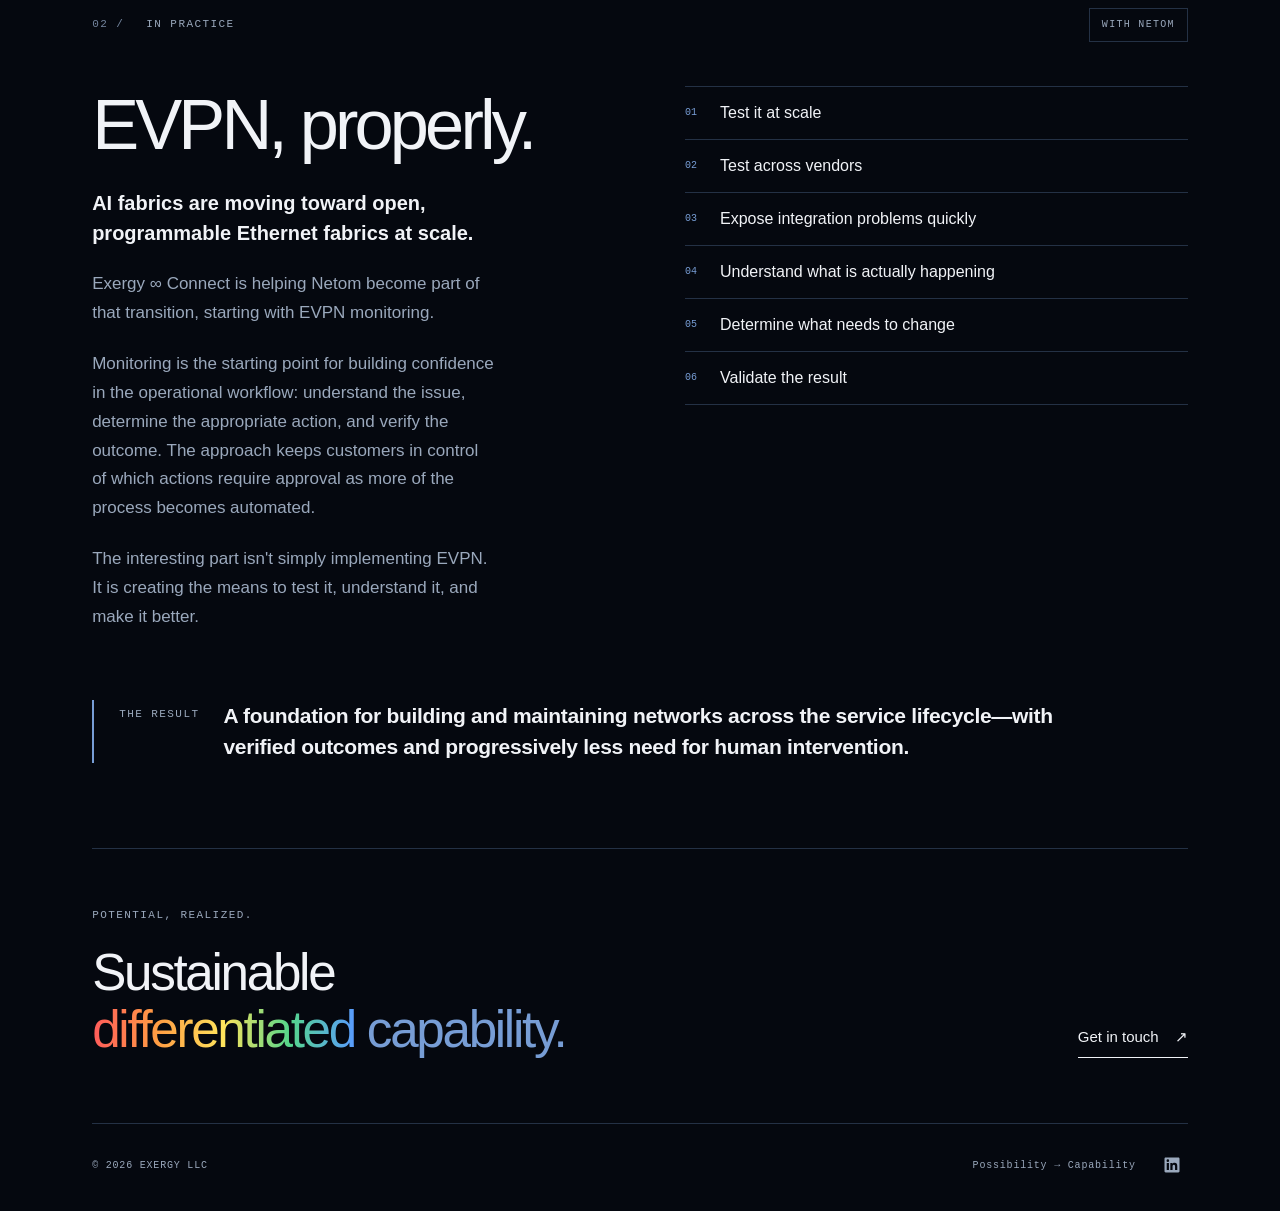
==== commit 49f80e4a: "Add trust and progressive automation messaging" ====
--- a/docs/index.html
+++ b/docs/index.html
@@ -41,19 +41,19 @@
       <div class="process" role="img" aria-label="Potential becomes capability through a repeated process: model, build, test, learn.">
         <div class="process-top"><span class="eyebrow">The work of Exergy ∞ Connect</span><span class="eyebrow">A continuous process</span></div>
         <div class="process-flow"><div class="endpoint"><span class="orb" aria-hidden="true"></span>Potential</div><div class="bridge"><span class="steps">model → build → test → learn</span></div><div class="endpoint">Capability<svg class="infinity-loop" viewBox="-2 0 68 48" aria-hidden="true" focusable="false"><path d="M32 24C24 13 20 10 14 10a14 14 0 0 0 0 28c6 0 10-3 18-14s12-14 18-14a14 14 0 0 1 0 28c-6 0-10-3-18-14Z"/></svg></div></div>
-        <div class="process-bottom">Make it possible. Make it work. Keep it working.</div>
+        <div class="process-bottom">Make it possible. Make it work. Keep it working.<br>Build confidence at each step. Automate as trust grows.</div>
       </div>
       <section class="idea" id="idea" aria-labelledby="idea-title">
         <div class="section-label eyebrow"><span class="number">01 /</span> The idea</div>
-        <div><h2 id="idea-title">Technology is increasingly<br>available to everyone.<br>Capability is where you differentiate.</h2><p>The advantage is in what an organization can make possible with that technology — and whether that capability can be sustained and extended.</p><p>Exergy ∞ Connect works on the path from possibility to capability, helping create a meaningful, durable technical advantage.</p></div>
+        <div><h2 id="idea-title">Technology is increasingly<br>available to everyone.<br>Capability is where you differentiate.</h2><p>The advantage is in what an organization can make possible with that technology — and whether that capability can be sustained and extended.</p><p>Durable capability comes from a workflow people can trust: clear evidence, accountable decisions, and verified outcomes. Software supports that process, with human oversight where it is needed and automation where confidence has been earned.</p><p>Exergy ∞ Connect works on the path from possibility to capability, helping create a meaningful, durable technical advantage.</p></div>
       </section>
       <section class="example" id="example" aria-labelledby="example-title">
         <div class="example-heading"><div class="section-label eyebrow"><span class="number">02 /</span> In practice</div><span class="eyebrow netom">With Netom</span></div>
         <div class="example-layout">
-          <div class="example-copy"><h2 id="example-title">EVPN, properly.</h2><p class="lead"><strong>AI fabrics are moving toward open, programmable Ethernet fabrics at scale.</strong></p><p>Exergy ∞ Connect is helping Netom become part of that transition, starting with EVPN monitoring.</p><p>The interesting part isn't simply implementing EVPN. It is creating the means to test it, understand it, and make it better.</p></div>
+          <div class="example-copy"><h2 id="example-title">EVPN, properly.</h2><p class="lead"><strong>AI fabrics are moving toward open, programmable Ethernet fabrics at scale.</strong></p><p>Exergy ∞ Connect is helping Netom become part of that transition, starting with EVPN monitoring.</p><p>Monitoring is the starting point for building confidence in the operational workflow: understand the issue, determine the appropriate action, and verify the outcome. The approach keeps customers in control of which actions require approval as more of the process becomes automated.</p><p>The interesting part isn't simply implementing EVPN. It is creating the means to test it, understand it, and make it better.</p></div>
           <ol class="capabilities"><li><span>01</span>Test it at scale</li><li><span>02</span>Test across vendors</li><li><span>03</span>Expose integration problems quickly</li><li><span>04</span>Understand what is actually happening</li><li><span>05</span>Determine what needs to change</li><li><span>06</span>Validate the result</li></ol>
         </div>
-        <div class="result"><span class="eyebrow">The result</span><p><strong>A landing zone for the AI fabric market — and a foundation for what follows.</strong></p></div>
+        <div class="result"><span class="eyebrow">The result</span><p><strong>A foundation for building and maintaining networks across the service lifecycle—with verified outcomes and progressively less need for human intervention.</strong></p></div>
       </section>
       <section class="closing" aria-labelledby="closing-title"><div><div class="eyebrow">Potential, realized.</div><h2 id="closing-title">Sustainable<br><span class="rainbow">differentiated</span> <span class="accent">capability.</span></h2></div><a class="contact" href="mailto:exergy.connect@gmail.com">Get in touch <span class="arrow" aria-hidden="true">↗</span></a></section>
     </main>
